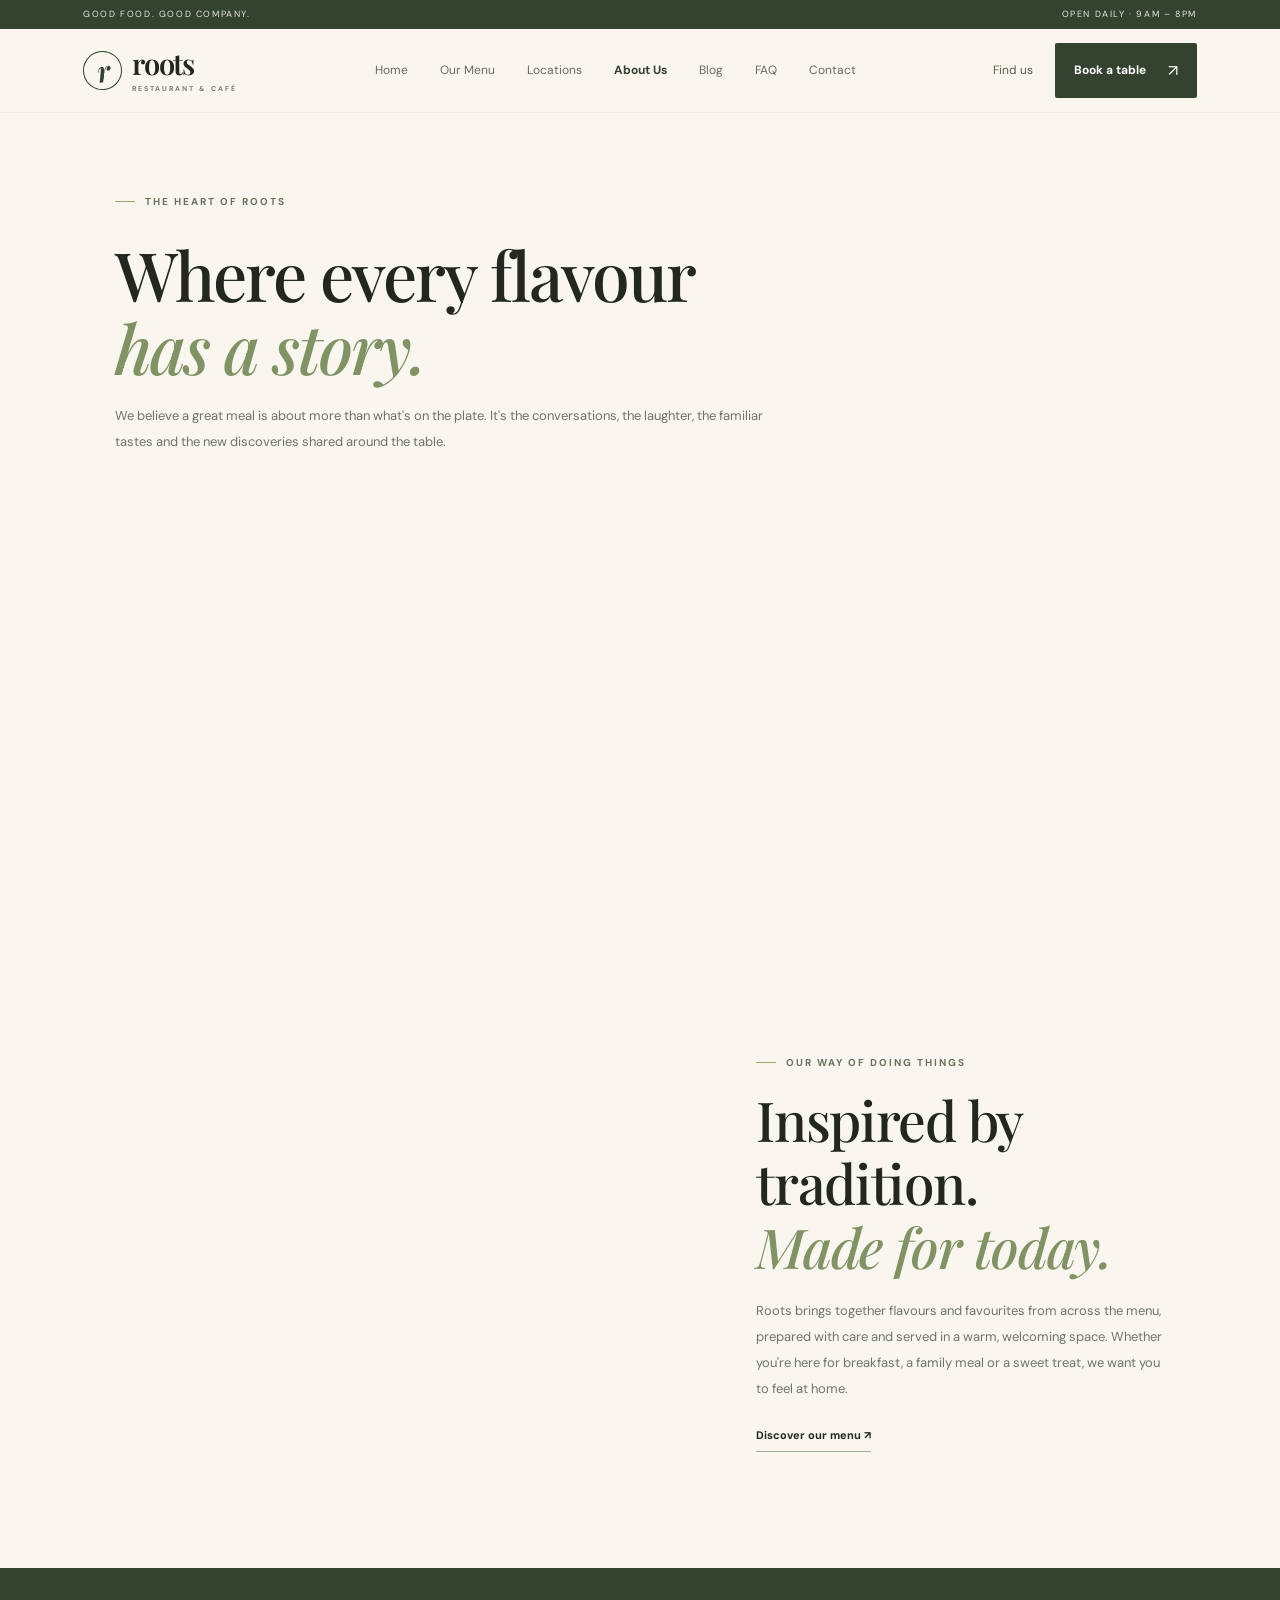
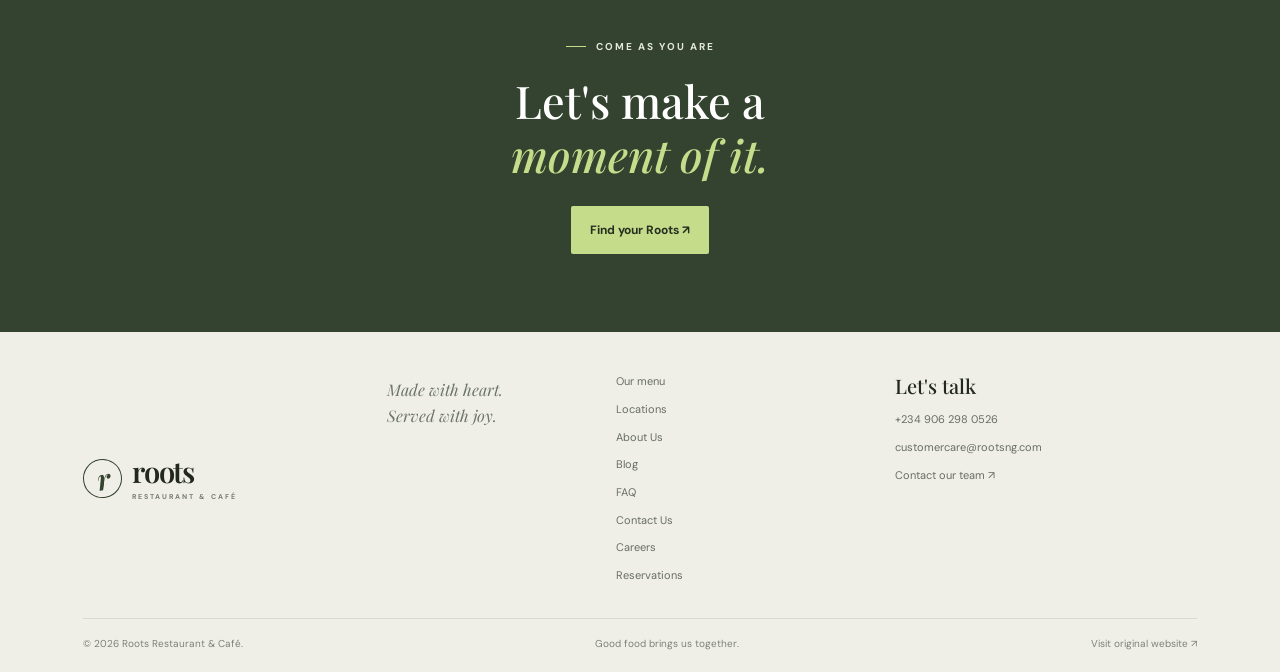
==== about.html @ daa07c72 "Add files via upload" ====
<!DOCTYPE html>
<html lang="en">
  <head>
    <meta charset="utf-8">
    <meta content="width=device-width,initial-scale=1" name="viewport">
    <title>Our Story — Roots Restaurant & Café</title>
    <link href="style.css" rel="stylesheet">
    <script defer="" src="script.js"></script>
  </head>
  <body>
    <div class="announcement">
      <span>GOOD FOOD. GOOD COMPANY.</span>
      <span>OPEN DAILY · 9AM – 8PM</span>
    </div>
    <header class="header">
      <a class="logo" href="index.html">
        <span class="logo-leaf">r</span>
        <span>
          roots
          <small>RESTAURANT & CAFÉ</small>
        </span>
      </a>
      <button aria-expanded="false" aria-label="Open menu" class="menu-toggle">
        <i></i>
        <i></i>
        <i></i>
      </button>
      <nav class="nav">
        <a href="index.html">Home</a>
        <a href="menu.html">Our Menu</a>
        <a href="location.html">Locations</a>
        <a class="active" href="about.html">About Us</a>
        <a href="blog.html">Blog</a>
        <a href="faq.html">FAQ</a>
        <a href="contact.html">Contact</a>
      </nav>
      <div class="header-cta">
        <a class="text-cta" href="location.html">Find us</a>
        <a class="button button-dark" href="reservation.html">
          Book a table
          <span>↗</span>
        </a>
      </div>
    </header>
    <main>
      <section class="about-hero">
        <div class="kicker">
          <span></span>
          THE HEART OF ROOTS
        </div>
        <h1>
          Where every flavour
          <br>
          <em>has a story.</em>
        </h1>
        <p>We believe a great meal is about more than what's on the plate. It's the conversations, the laughter, the familiar tastes and the new discoveries shared around the table.</p>
        <div class="about-wide-image"></div>
      </section>
      <section class="section experience about-experience">
        <div class="experience-image"></div>
        <div class="experience-copy">
          <div class="kicker">
            <span></span>
            OUR WAY OF DOING THINGS
          </div>
          <h2>
            Inspired by tradition.
            <br>
            <em>Made for today.</em>
          </h2>
          <p>Roots brings together flavours and favourites from across the menu, prepared with care and served in a warm, welcoming space. Whether you're here for breakfast, a family meal or a sweet treat, we want you to feel at home.</p>
          <a class="under-link" href="menu.html">Discover our menu ↗</a>
        </div>
      </section>
      <section class="callout">
        <div class="kicker kicker-light">
          <span></span>
          COME AS YOU ARE
        </div>
        <h2>
          Let's make a
          <br>
          <em>moment of it.</em>
        </h2>
        <a class="button button-green" href="location.html">Find your Roots ↗</a>
      </section>
    </main>
    <footer class="footer">
      <div class="footer-main">
        <a class="logo" href="index.html">
          <span class="logo-leaf">r</span>
          <span>
            roots
            <small>RESTAURANT & CAFÉ</small>
          </span>
        </a>
        <p>
          Made with heart.
          <br>
          Served with joy.
        </p>
        <div class="footer-links">
          <a href="menu.html">Our menu</a>
          <a href="location.html">Locations</a>
          <a href="about.html">About Us</a>
          <a href="blog.html">Blog</a>
          <a href="faq.html">FAQ</a>
          <a href="contact.html">Contact Us</a>
          <a href="careers.html">Careers</a>
          <a href="reservation.html">Reservations</a>
        </div>
        <div class="footer-contact">
          <b>Let's talk</b>
          <a href="tel:+2349062980526">+234 906 298 0526</a>
          <a href="mailto:customercare@rootsng.com">customercare@rootsng.com</a>
          <a href="contact.html">Contact our team ↗</a>
        </div>
      </div>
      <div class="footer-bottom">
        <span>© 2026 Roots Restaurant & Café.</span>
        <span>Good food brings us together.</span>
        <a href="https://www.rootsng.com/location" rel="noopener" target="_blank">Visit original website ↗</a>
      </div>
    </footer>
    <div aria-live="polite" class="toast" role="status"></div>
  </body>
</html>
---- style.css ----
@import url('https://fonts.googleapis.com/css2?family=DM+Sans:wght@400;500;600;700&family=Playfair+Display:ital,wght@0,500;0,600;0,700;1,500;1,600&display=swap');
:root {
    --ink:#22281f;
    --green:#33432f;
    --leaf:#c5dc8b;
    --cream:#f8f6ef;
    --muted:#74786d;
    --line:#e2e2d8;
    --serif:'Playfair Display',Georgia,serif;
    --sans:'DM Sans',Arial,sans-serif
}
* {
    box-sizing:border-box
}
html {
    scroll-behavior:smooth
}
body {
    margin:0;
    background:var(--cream);
    color:var(--ink);
    font-family:var(--sans);
    font-size:14px;
    line-height:1.7
}
a {
    color:inherit;
    text-decoration:none
}
button,input,select,textarea {
    font:inherit
}
button {
    cursor:pointer
}
.announcement {
    height:29px;
    background:var(--green);
    color:#e8eadf;
    display:flex;
    justify-content:space-between;
    align-items:center;
    padding:0 6.5%;
    font-size:8px;
    letter-spacing:1.6px
}
.header {
    height:84px;
    padding:0 6.5%;
    display:flex;
    align-items:center;
    justify-content:space-between;
    background:var(--cream);
    position:relative;
    z-index:10;
    border-bottom:1px solid #333b2510
}
.logo {
    display:flex;
    align-items:center;
    gap:10px;
    font-family:var(--serif);
    font-size:29px;
    font-weight:600;
    letter-spacing:-1.3px;
    line-height:1
}
.logo-leaf {
    display:grid;
    place-items:center;
    width:39px;
    height:39px;
    border:1px solid var(--green);
    border-radius:50%;
    color:var(--green);
    font-size:29px;
    font-style:italic;
    transform:rotate(-10deg)
}
.logo small {
    display:block;
    font:700 7px var(--sans);
    letter-spacing:2px;
    margin-top:6px;
    color:#777c70
}
.nav {
    display:flex;
    gap:32px;
    align-items:center;
    font-size:11px;
    color:#666c60
}
.nav a {
    padding:13px 0;
    transition:color .2s
}
.nav a:hover,.nav a.active {
    color:var(--green);
    font-weight:700
}
.header-cta {
    display:flex;
    align-items:center;
    gap:22px;
    font-size:11px
}
.text-cta {
    color:#596150
}
.button {
    display:inline-flex;
    align-items:center;
    justify-content:center;
    gap:22px;
    padding:14px 19px;
    border:0;
    border-radius:2px;
    font-size:11px;
    font-weight:700;
    transition:transform .2s,background .2s
}
.button:hover {
    transform:translateY(-2px)
}
.button span {
    font-size:16px;
    font-weight:400
}
.button-dark {
    background:var(--green);
    color:#fff
}
.button-dark:hover {
    background:#40543b
}
.button-green {
    background:var(--leaf);
    color:#263021
}
.button-green:hover {
    background:#d4e8a5
}
.button-light {
    background:#f8f6ef;
    color:#293127
}
.menu-toggle {
    display:none;
    border:0;
    background:none;
    padding:8px
}
.menu-toggle i {
    display:block;
    width:23px;
    height:2px;
    background:var(--green);
    margin:5px
}
.hero {
    height:650px;
    min-height:530px;
    position:relative;
    background:#303d2b;
    color:white;
    overflow:hidden
}
.hero-bg,.specials-image {
    position:absolute;
    inset:0;
    background-size:cover;
    background-position:center
}
.hero-bg {
    background-image:url('https://images.unsplash.com/photo-1414235077428-338989a2e8c0?auto=format&fit=crop&w=2200&q=88');
    background-position:center 56%;
    transform:scale(1.02)
}
.hero-overlay {
    position:absolute;
    inset:0;
    background:linear-gradient(90deg,rgba(21,32,21,.77),rgba(21,32,21,.36) 54%,rgba(21,32,21,.05)),linear-gradient(0deg,rgba(21,32,21,.25),transparent 45%)
}
.hero-content {
    position:relative;
    z-index:1;
    padding:119px 0 0 12.2%;
    max-width:740px
}
.kicker {
    display:flex;
    align-items:center;
    gap:10px;
    font-size:9px;
    letter-spacing:2px;
    font-weight:700;
    color:#68735c
}
.kicker>span {
    width:20px;
    height:1px;
    background:#95ad68;
    display:inline-block
}
.kicker-light {
    color:#e5e7dd
}
.kicker-light>span {
    background:var(--leaf)
}
.hero h1,.page-hero h1,.about-hero h1 {
    font:500 clamp(50px,6vw,80px)/1.08 var(--serif);
    letter-spacing:-2px;
    margin:27px 0 19px
}
.hero h1 em,.section h2 em,.specials h2 em,.location-heading h2 em,.page-hero h1 em,.callout h2 em,.about-hero h1 em,.experience-copy h2 em,.reservation-aside h3 em {
    color:var(--leaf);
    font-weight:500
}
.hero-content>p {
    max-width:430px;
    color:#e3e5dc;
    font-size:13px;
    line-height:1.95;
    margin-bottom:27px
}
.hero-actions {
    display:flex;
    align-items:center;
    gap:27px;
    flex-wrap:wrap
}
.hero-link {
    font-size:10px;
    color:#f0f1eb;
    border-bottom:1px solid #aab4a0;
    padding-bottom:5px
}
.hero-link span {
    margin-left:9px
}
.hero-caption {
    position:absolute;
    left:6.5%;
    bottom:28px;
    display:flex;
    align-items:center;
    gap:13px;
    color:#e5e7dd;
    font-size:8px;
    letter-spacing:1.4px
}
.hero-caption>span:first-child {
    font-size:14px;
    color:var(--leaf)
}
.caption-line {
    width:30px;
    height:1px;
    background:var(--leaf)
}
.hero-stamp {
    position:absolute;
    right:8%;
    bottom:56px;
    width:102px;
    height:102px;
    border:1px solid #ffffff8c;
    border-radius:50%;
    display:flex;
    flex-direction:column;
    align-items:center;
    justify-content:center;
    line-height:1.2;
    transform:rotate(10deg);
    font-size:8px;
    letter-spacing:1.5px
}
.hero-stamp b {
    font:500 24px var(--serif);
    letter-spacing:0
}
.booking-strip {
    padding:22px 12%;
    display:flex;
    justify-content:space-between;
    align-items:center;
    background:#eeefe6;
    gap:20px
}
.strip-copy {
    display:flex;
    align-items:center;
    gap:15px
}
.strip-icon {
    font-size:25px;
    color:#6e8750
}
.strip-copy b,.strip-copy small {
    display:block
}
.strip-copy b {
    font:500 19px var(--serif)
}
.strip-copy small {
    font-size:10px;
    color:#73786b;
    margin-top:2px
}
.section {
    width:82%;
    max-width:1250px;
    margin:0 auto
}
.menu-intro {
    padding:100px 0 105px
}
.section-top {
    display:grid;
    grid-template-columns:1fr .75fr;
    gap:10%;
    align-items:end;
    margin-bottom:37px
}
.section h2,.specials h2,.location-heading h2,.experience-copy h2,.newsletter h2 {
    font:500 clamp(37px,4.4vw,55px)/1.15 var(--serif);
    letter-spacing:-1.3px;
    margin:17px 0 0
}
.section h2 em,.experience-copy h2 em {
    color:#819365
}
.intro-text {
    max-width:405px
}
.intro-text p,.experience-copy p {
    font-size:12px;
    color:#70766b;
    line-height:2;
    margin-bottom:20px
}
.under-link {
    display:inline-flex;
    align-items:center;
    gap:20px;
    padding-bottom:6px;
    border-bottom:1px solid #a5ad9b;
    font-size:10px;
    font-weight:700
}
.under-link span {
    font-size:16px
}
.category-grid {
    display:grid;
    grid-template-columns:repeat(3,1fr);
    gap:22px
}
.category-card {
    display:block;
    min-width:0
}
.category-img {
    height:290px;
    background-size:cover;
    background-position:center;
    transition:transform .4s
}
.category-card:hover .category-img {
    transform:scale(1.015)
}
.category-africana .category-img {
    background-image:url('https://images.unsplash.com/photo-1604329760661-e71dc83f8f26?auto=format&fit=crop&w=900&q=85')
}
.category-breakfast .category-img {
    background-image:url('https://images.unsplash.com/photo-1533089860892-a7c6f0a88666?auto=format&fit=crop&w=900&q=85')
}
.category-cakes .category-img {
    background-image:url('https://images.unsplash.com/photo-1578985545062-69928b1d9587?auto=format&fit=crop&w=900&q=85')
}
.category-number {
    display:block;
    margin-top:17px;
    font-size:8px;
    letter-spacing:1.5px;
    color:#7a8173;
    font-weight:700
}
.category-bottom {
    display:flex;
    justify-content:space-between;
    align-items:center;
    margin-top:4px
}
.category-bottom h3 {
    font:500 27px var(--serif);
    margin:0
}
.category-bottom span {
    font-size:18px;
    color:#788b5d
}
.category-card p {
    font-size:10px;
    color:#767b70;
    margin:4px 0 0
}
.specials {
    height:425px;
    position:relative;
    color:white;
    overflow:hidden;
    background:#2b382a
}
.specials-image {
    background-image:url('https://images.unsplash.com/photo-1559339352-11d035aa65de?auto=format&fit=crop&w=1900&q=85');
    background-position:center 50%
}
.specials:after {
    content:"";
    position:absolute;
    inset:0;
    background:linear-gradient(90deg,rgba(23,34,22,.83),rgba(23,34,22,.22))
}
.specials-content {
    position:relative;
    z-index:1;
    padding:75px 0 0 12.2%;
    max-width:650px
}
.specials h2 {
    font-size:47px;
    margin:20px 0
}
.specials-content p {
    max-width:380px;
    color:#e0e4d9;
    font-size:11px;
    line-height:2;
    margin-bottom:23px
}
.experience {
    display:grid;
    grid-template-columns:1.05fr .8fr;
    gap:10%;
    align-items:center;
    padding-top:100px;
    padding-bottom:100px
}
.experience-image {
    min-height:430px;
    background:url('https://images.unsplash.com/photo-1552566626-52f8b828add9?auto=format&fit=crop&w=1200&q=85') center/cover
}
.experience-copy {
    max-width:420px
}
.experience-copy h2 {
    margin-bottom:20px
}
.locations {
    background:var(--green);
    color:#fff;
    padding:75px 0 85px
}
.locations .section {
    width:82%
}
.location-heading {
    display:flex;
    justify-content:space-between;
    align-items:end;
    gap:30px;
    margin-bottom:38px
}
.location-heading h2 {
    font-size:47px;
    margin:16px 0 0
}
.location-heading h2 em {
    color:var(--leaf)
}
.location-heading p {
    max-width:310px;
    font-size:11px;
    line-height:1.9;
    color:#d1d8c9;
    margin:0 0 5px
}
.location-grid {
    display:grid;
    grid-template-columns:repeat(3,1fr);
    gap:0;
    margin-bottom:35px;
    border-top:1px solid #ffffff35;
    border-bottom:1px solid #ffffff35
}
.location-grid article {
    padding:24px 22px 26px 0
}
.location-grid article+article {
    border-left:1px solid #ffffff35;
    padding-left:25px
}
.location-num {
    color:var(--leaf);
    font-size:9px;
    letter-spacing:1.5px
}
.location-grid h3 {
    font:500 28px var(--serif);
    margin:9px 0
}
.location-grid p {
    font-size:10px;
    color:#d0d7ca;
    line-height:1.9;
    margin-bottom:18px
}
.location-grid a {
    display:block;
    font-size:10px;
    color:var(--leaf);
    margin-top:9px
}
.newsletter {
    display:grid;
    grid-template-columns:1fr .8fr;
    gap:10%;
    align-items:center;
    padding-top:80px;
    padding-bottom:80px
}
.newsletter h2 {
    font-size:43px
}
.newsletter h2 em {
    color:#829465
}
.newsletter>div>p {
    font-size:11px;
    color:#73786e;
    max-width:370px;
    margin-top:16px
}
.newsletter form {
    width:100%;
    max-width:400px
}
.newsletter form label {
    font-size:10px;
    font-weight:700
}
.email-row {
    display:flex;
    border-bottom:1px solid #aeb3a7;
    margin:8px 0 10px
}
.email-row input {
    flex:1;
    min-width:0;
    padding:12px 0;
    border:0;
    background:transparent;
    outline:0;
    font-size:11px
}
.email-row button {
    border:0;
    background:transparent;
    color:#5d7545;
    font-size:22px
}
.newsletter form small {
    font-size:9px;
    color:#858a80
}
.footer {
    background:#efefe7;
    padding:40px 6.5% 20px
}
.footer-main {
    display:grid;
    grid-template-columns:1.1fr .8fr 1fr 1.2fr;
    gap:28px;
    padding-bottom:33px
}
.footer-main>p {
    font:italic 16px/1.6 var(--serif);
    color:#6d7566;
    margin:5px 0
}
.footer-links,.footer-contact {
    display:flex;
    flex-direction:column;
    gap:9px;
    font-size:10px;
    color:#686e61
}
.footer-contact b {
    font:500 20px var(--serif);
    color:var(--ink);
    margin-bottom:2px
}
.footer-bottom {
    border-top:1px solid #d8dbd0;
    padding-top:16px;
    display:flex;
    justify-content:space-between;
    gap:15px;
    font-size:9px;
    color:#7c8276
}
.page-hero {
    background:#eeefe6;
    padding:73px 9% 55px
}
.page-hero h1 {
    font-size:64px;
    margin:20px 0 14px
}
.page-hero h1 em {
    color:#819365
}
.page-hero>p {
    font-size:12px;
    color:#6f756a;
    max-width:510px
}
.menu-tabs {
    display:flex;
    flex-wrap:wrap;
    gap:10px;
    margin-top:30px
}
.menu-tabs a {
    padding:10px 15px;
    background:#fff;
    border:1px solid #e0e2d8;
    font-size:10px;
    transition:background .2s
}
.menu-tabs a:hover {
    background:var(--leaf)
}
.dishes-section {
    padding-top:60px;
    padding-bottom:30px;
    scroll-margin-top:25px
}
.dish-heading {
    margin-bottom:25px
}
.dish-heading h2 {
    font-size:37px;
    margin:12px 0 4px
}
.dish-heading h2 em {
    color:#819365
}
.dish-heading p {
    font-size:11px;
    color:#777d72;
    margin:0
}
.dish-grid {
    display:grid;
    grid-template-columns:1fr 1fr;
    gap:24px
}
.dish {
    display:grid;
    grid-template-columns:190px 1fr;
    gap:20px;
    align-items:center;
    background:#fff;
    padding:13px
}
.dish-img {
    height:150px;
    background-size:cover;
    background-position:center
}
.dish-breakfast {
    background-image:url('https://images.unsplash.com/photo-1533089860892-a7c6f0a88666?auto=format&fit=crop&w=600&q=80')
}
.dish-pancakes {
    background-image:url('https://images.unsplash.com/photo-1528207776546-365bb710ee93?auto=format&fit=crop&w=600&q=80')
}
.dish-rice {
    background-image:url('https://images.unsplash.com/photo-1604329760661-e71dc83f8f26?auto=format&fit=crop&w=600&q=80')
}
.dish-soup {
    background-image:url('https://images.unsplash.com/photo-1547592180-85f173990554?auto=format&fit=crop&w=600&q=80')
}
.dish-pasta {
    background-image:url('https://images.unsplash.com/photo-1473093295043-cdd812d0e601?auto=format&fit=crop&w=600&q=80')
}
.dish-chicken {
    background-image:url('https://images.unsplash.com/photo-1532550907401-a500c9a57435?auto=format&fit=crop&w=600&q=80')
}
.dish-noodles {
    background-image:url('https://images.unsplash.com/photo-1569718212165-3a8278d5f624?auto=format&fit=crop&w=600&q=80')
}
.dish-asian {
    background-image:url('https://images.unsplash.com/photo-1512058564366-18510be2db19?auto=format&fit=crop&w=600&q=80')
}
.dish-cake {
    background-image:url('https://images.unsplash.com/photo-1578985545062-69928b1d9587?auto=format&fit=crop&w=600&q=80')
}
.dish-dessert {
    background-image:url('https://images.unsplash.com/photo-1488477181946-6428a0291777?auto=format&fit=crop&w=600&q=80')
}
.dish-drink {
    background-image:url('https://images.unsplash.com/photo-1513558161293-cdaf765edfd7?auto=format&fit=crop&w=600&q=80')
}
.dish-coffee {
    background-image:url('https://images.unsplash.com/photo-1509042239860-f550ce710b93?auto=format&fit=crop&w=600&q=80')
}
.dish h3 {
    font:500 21px var(--serif);
    margin:0 0 6px
}
.dish p {
    font-size:10px;
    color:#74796e;
    margin:0 0 10px
}
.dish span {
    font-size:9px;
    color:#7b8b5d
}
.callout {
    background:var(--green);
    color:#fff;
    text-align:center;
    padding:70px 20px 78px
}
.callout h2 {
    font:500 45px/1.2 var(--serif);
    margin:18px 0 25px
}
.callout h2 em {
    color:var(--leaf)
}
.callout .kicker {
    justify-content:center
}
.locations-page {
    padding-top:65px;
    padding-bottom:85px
}
.location-feature {
    display:grid;
    grid-template-columns:1fr 1fr;
    gap:8%;
    align-items:center;
    margin-bottom:65px
}
.location-photo {
    min-height:360px;
    background:url('https://images.unsplash.com/photo-1559339352-11d035aa65de?auto=format&fit=crop&w=1000&q=85') center/cover
}
.location-feature-copy h2 {
    font:500 39px/1.2 var(--serif);
    margin:16px 0
}
.location-feature-copy h2 em {
    color:#819365
}
.location-feature-copy p {
    font-size:11px;
    color:#71776c;
    line-height:2;
    margin-bottom:22px
}
.location-cards {
    display:grid;
    grid-template-columns:repeat(3,1fr);
    gap:18px
}
.location-cards article {
    background:#fff;
    padding:23px;
    border:1px solid var(--line);
    scroll-margin-top:30px
}
.location-card-top {
    display:flex;
    justify-content:space-between;
    color:#7b856b;
    font-size:8px;
    letter-spacing:1.4px
}
.location-pin {
    font-size:20px;
    color:#82975f
}
.location-cards h3 {
    font:500 30px var(--serif);
    margin:15px 0 8px
}
.location-cards p {
    font-size:10px;
    color:#6f756a;
    line-height:1.9;
    min-height:40px
}
.location-cards a {
    display:block;
    color:#5b7043;
    font-size:10px;
    font-weight:700;
    margin-top:12px
}
.location-note {
    font-size:9px;
    color:#777d72;
    margin-top:20px
}
.about-hero {
    padding:80px 9% 70px
}
.about-hero h1 {
    font-size:68px
}
.about-hero h1 em {
    color:#819365
}
.about-hero>p {
    font-size:13px;
    line-height:2;
    color:#6e7469;
    max-width:650px
}
.about-wide-image {
    height:400px;
    margin-top:38px;
    background:url('https://images.unsplash.com/photo-1559339352-11d035aa65de?auto=format&fit=crop&w=1800&q=85') center/cover
}
.about-experience {
    padding-top:75px
}
.reservation-section {
    display:grid;
    grid-template-columns:minmax(0,1fr) 320px;
    gap:55px;
    padding-top:55px;
    padding-bottom:90px
}
.reservation-form {
    background:#fff;
    border:1px solid var(--line);
    padding:30px
}
.reservation-form h2 {
    font:500 30px var(--serif);
    margin:0 0 5px
}
.form-intro {
    font-size:11px;
    color:#74796e;
    margin-bottom:25px
}
.reservation-grid {
    display:grid;
    grid-template-columns:1fr 1fr;
    gap:0 17px
}
.reservation-form label {
    display:block;
    font-size:10px;
    font-weight:700;
    margin-bottom:15px
}
.reservation-form input,.reservation-form select,.reservation-form textarea {
    display:block;
    width:100%;
    padding:12px;
    border:1px solid var(--line);
    background:white;
    border-radius:0;
    margin-top:7px;
    font-size:11px;
    color:var(--ink)
}
.reservation-form .full-field {
    grid-column:1/-1
}
.form-note {
    font-size:9px;
    color:#797f73;
    margin:16px 0 0
}
.reservation-aside {
    background:#eeefe6;
    padding:23px;
    height:max-content
}
.reservation-aside-image {
    height:180px;
    background:url('https://images.unsplash.com/photo-1414235077428-338989a2e8c0?auto=format&fit=crop&w=700&q=80') center/cover;
    margin:-23px -23px 25px
}
.reservation-aside h3 {
    font:500 28px/1.25 var(--serif);
    margin:13px 0
}
.reservation-aside h3 em {
    color:#819365
}
.reservation-aside p,.reservation-aside small {
    font-size:10px;
    color:#73796e;
    line-height:1.9
}
.reservation-aside>a {
    display:block;
    font-size:10px;
    color:#52673d;
    font-weight:700;
    margin-top:12px
}
.reservation-aside small {
    display:block;
    margin-top:22px
}
.toast {
    position:fixed;
    bottom:22px;
    left:50%;
    transform:translate(-50%,20px);
    background:var(--green);
    color:#fff;
    padding:13px 19px;
    font-size:11px;
    z-index:50;
    opacity:0;
    pointer-events:none;
    transition:.25s;
    max-width:calc(100% - 30px);
    box-shadow:0 8px 30px #0002
}
.toast.show {
    opacity:1;
    transform:translate(-50%,0)
}
@media(max-width:1000px) {
    .header {
        padding:0 4%;
        height:75px
    }
    .nav {
        gap:18px
    }
    .header-cta {
        gap:12px
    }
    .section {
        width:88%
    }
    .hero-content,.specials-content {
        padding-left:8%
    }
    .category-img {
        height:240px
    }
    .dish {
        grid-template-columns:135px 1fr;
        gap:13px
    }
    .dish-img {
        height:135px
    }
    .footer-main {
        grid-template-columns:1fr 1fr;
        gap:25px
    }
    .locations .section {
        width:88%
    }
}
@media(max-width:760px) {
    .announcement {
        padding:0 5%;
        font-size:7px;
        letter-spacing:1px
    }
    .header {
        height:70px;
        padding:0 5%
    }
    .logo {
        font-size:26px
    }
    .logo-leaf {
        width:34px;
        height:34px;
        font-size:25px
    }
    .menu-toggle {
        display:block;
        order:3
    }
    .header-cta {
        margin-left:auto;
        margin-right:12px
    }
    .header-cta .text-cta {
        display:none
    }
    .header-cta .button {
        padding:11px 12px;
        font-size:10px;
        gap:9px
    }
    .nav {
        display:none;
        position:absolute;
        top:69px;
        left:0;
        right:0;
        background:var(--cream);
        padding:10px 5% 20px;
        box-shadow:0 15px 25px #0000000b;
        flex-direction:column;
        align-items:stretch;
        gap:0;
        border-bottom:1px solid var(--line)
    }
    .nav.open {
        display:flex
    }
    .nav a {
        padding:13px 0;
        border-bottom:1px solid var(--line)
    }
    .hero {
        height:600px;
        min-height:530px
    }
    .hero-content {
        padding:112px 7% 0
    }
    .hero h1 {
        font-size:clamp(51px,9vw,68px)
    }
    .hero-stamp {
        width:75px;
        height:75px;
        right:6%;
        bottom:65px;
        font-size:6px
    }
    .hero-stamp b {
        font-size:18px
    }
    .booking-strip {
        padding:20px 6%;
        gap:12px
    }
    .strip-copy {
        gap:10px
    }
    .strip-copy b {
        font-size:16px
    }
    .strip-copy small {
        font-size:9px
    }
    .booking-strip .button {
        font-size:9px;
        padding:12px;
        gap:8px;
        white-space:nowrap
    }
    .menu-intro {
        padding:75px 0
    }
    .section-top {
        grid-template-columns:1fr;
        gap:22px
    }
    .category-grid {
        gap:15px
    }
    .category-img {
        height:205px
    }
    .category-bottom h3 {
        font-size:22px
    }
    .specials-content {
        padding:75px 7% 0
    }
    .specials h2 {
        font-size:41px
    }
    .experience {
        grid-template-columns:1fr;
        gap:30px;
        padding-top:70px;
        padding-bottom:70px
    }
    .experience-image {
        min-height:330px
    }
    .location-heading {
        align-items:start;
        flex-direction:column;
        gap:14px
    }
    .location-grid article {
        padding-right:12px
    }
    .location-grid article+article {
        padding-left:14px
    }
    .location-grid h3 {
        font-size:24px
    }
    .newsletter {
        grid-template-columns:1fr;
        gap:25px;
        padding-top:65px;
        padding-bottom:65px
    }
    .footer-main {
        grid-template-columns:1fr 1fr
    }
    .footer-bottom {
        flex-wrap:wrap
    }
    .page-hero {
        padding:58px 7% 45px
    }
    .page-hero h1 {
        font-size:53px
    }
    .dish-grid {
        grid-template-columns:1fr
    }
    .dish {
        grid-template-columns:180px 1fr
    }
    .location-feature {
        grid-template-columns:1fr;
        gap:25px
    }
    .location-photo {
        min-height:300px
    }
    .location-cards {
        grid-template-columns:1fr 1fr
    }
    .about-hero {
        padding:60px 7%
    }
    .about-hero h1 {
        font-size:57px
    }
    .about-wide-image {
        height:300px
    }
    .reservation-section {
        grid-template-columns:1fr;
        gap:25px
    }
    .reservation-aside {
        max-width:none
    }
}
@media(max-width:520px) {
    .announcement {
        font-size:6px;
        letter-spacing:.8px
    }
    .header {
        height:65px
    }
    .nav {
        top:64px
    }
    .logo {
        font-size:24px;
        gap:7px
    }
    .logo small {
        font-size:6px;
        letter-spacing:1.5px
    }
    .logo-leaf {
        width:31px;
        height:31px;
        font-size:23px
    }
    .header-cta .button {
        padding:10px;
        font-size:9px
    }
    .hero {
        height:590px
    }
    .hero-content {
        padding:105px 7% 0
    }
    .hero h1 {
        font-size:51px;
        letter-spacing:-1.5px
    }
    .hero-content>p {
        font-size:12px
    }
    .hero-actions {
        gap:17px
    }
    .hero-link {
        font-size:9px
    }
    .hero-stamp {
        display:none
    }
    .hero-caption {
        left:7%;
        bottom:22px;
        font-size:7px
    }
    .booking-strip {
        align-items:start;
        flex-direction:column;
        padding:20px 6%
    }
    .strip-copy small {
        font-size:9px
    }
    .section {
        width:88%
    }
    .menu-intro {
        padding:62px 0
    }
    .section h2 {
        font-size:40px
    }
    .category-grid {
        grid-template-columns:1fr;
        gap:28px
    }
    .category-img {
        height:270px
    }
    .category-bottom h3 {
        font-size:26px
    }
    .specials {
        height:410px
    }
    .specials-content {
        padding:68px 7% 0
    }
    .specials h2 {
        font-size:38px
    }
    .experience-image {
        min-height:270px
    }
    .experience-copy h2 {
        font-size:39px
    }
    .locations {
        padding:60px 0
    }
    .location-heading h2 {
        font-size:43px
    }
    .location-grid {
        grid-template-columns:1fr
    }
    .location-grid article,.location-grid article+article {
        padding:20px 0;
        border-left:0;
        border-bottom:1px solid #ffffff35
    }
    .location-grid article:last-child {
        border-bottom:0
    }
    .location-grid h3 {
        font-size:27px
    }
    .newsletter h2 {
        font-size:40px
    }
    .footer-main {
        grid-template-columns:1fr;
        gap:22px
    }
    .footer-main>p {
        font-size:14px
    }
    .footer-bottom {
        font-size:8px;
        line-height:1.7
    }
    .page-hero {
        padding:52px 7% 38px
    }
    .page-hero h1 {
        font-size:45px;
        letter-spacing:-1.5px
    }
    .menu-tabs {
        gap:7px
    }
    .menu-tabs a {
        padding:9px 10px;
        font-size:9px
    }
    .dishes-section {
        padding-top:45px
    }
    .dish-heading h2 {
        font-size:33px
    }
    .dish {
        grid-template-columns:115px 1fr;
        gap:12px;
        padding:9px
    }
    .dish-img {
        height:125px
    }
    .dish h3 {
        font-size:18px
    }
    .dish p {
        font-size:9px
    }
    .dish span {
        font-size:8px
    }
    .callout {
        padding:55px 15px
    }
    .callout h2 {
        font-size:39px
    }
    .location-cards {
        grid-template-columns:1fr
    }
    .location-cards article {
        padding:22px
    }
    .location-photo {
        min-height:250px
    }
    .location-feature-copy h2 {
        font-size:35px
    }
    .about-hero {
        padding:52px 7%
    }
    .about-hero h1 {
        font-size:47px
    }
    .about-wide-image {
        height:240px
    }
    .reservation-section {
        padding-top:35px;
        padding-bottom:60px
    }
    .reservation-form {
        padding:20px
    }
    .reservation-grid {
        grid-template-columns:1fr
    }
    .reservation-form .full-field {
        grid-column:auto
    }
    .reservation-aside-image {
        height:150px
    }
}
@media(prefers-reduced-motion:reduce) {
    html {
        scroll-behavior:auto
    }
    *,*:before,*:after {
        transition:none!important
    }
}
/* Additional pages and mobile interaction refinements */
.page-content {
    width:82%;
    max-width:1150px;
    margin:0 auto;
    padding:70px 0 90px
}
.page-lead {
    max-width:650px;
    color:#6f756a;
    font-size:13px;
    line-height:2
}
.content-grid {
    display:grid;
    grid-template-columns:repeat(3,minmax(0,1fr));
    gap:22px;
    margin-top:35px
}
.content-card {
    background:#fff;
    padding:25px;
    border:1px solid #e8e8df
}
.content-card h2,.content-card h3 {
    font:500 25px var(--serif);
    margin:8px 0
}
.content-card p {
    font-size:11px;
    color:#71776c;
    line-height:1.9
}
.content-card a {
    display:inline-block;
    margin-top:10px;
    font-size:10px;
    font-weight:700;
    border-bottom:1px solid #a5ad9b;
    padding-bottom:5px
}
.eyebrow {
    font-size:9px;
    font-weight:700;
    letter-spacing:1.8px;
    color:#819365
}
.contact-grid {
    display:grid;
    grid-template-columns:.9fr 1.1fr;
    gap:45px;
    align-items:start
}
.contact-list {
    display:grid;
    gap:14px;
    margin-top:25px
}
.contact-item {
    padding:18px 0;
    border-bottom:1px solid var(--line)
}
.contact-item b {
    display:block;
    font:500 21px var(--serif);
    margin-bottom:4px
}
.contact-item p,.contact-item a {
    font-size:11px;
    color:#6f756a;
    margin:0
}
.simple-form {
    background:#fff;
    padding:28px;
    border:1px solid #e8e8df
}
.simple-form label {
    display:block;
    font-size:10px;
    font-weight:700;
    margin:13px 0 5px
}
.simple-form input,.simple-form select,.simple-form textarea {
    width:100%;
    padding:12px;
    border:1px solid #dfe1d7;
    background:#fcfcf8;
    border-radius:2px;
    font-size:11px
}
.simple-form textarea {
    min-height:110px;
    resize:vertical
}
.simple-form button {
    margin-top:17px
}
.faq-list {
    max-width:850px;
    margin-top:35px
}
.faq-list details {
    border-bottom:1px solid var(--line);
    padding:20px 0
}
.faq-list summary {
    cursor:pointer;
    font:500 21px var(--serif);
    list-style:none;
    display:flex;
    justify-content:space-between;
    gap:18px
}
.faq-list summary:after {
    content:'+';
    font:400 20px var(--sans);
    color:#819365
}
.faq-list details[open] summary:after {
    content:'−'
}
.faq-list details p {
    font-size:12px;
    line-height:2;
    color:#6f756a;
    max-width:740px
}
.blog-card {
    padding:0 0 22px;
    background:#fff;
    border:1px solid #e8e8df;
    overflow:hidden
}
.blog-image {
    height:190px;
    background-size:cover;
    background-position:center
}
.blog-card>div:last-child {
    padding:20px
}
.blog-card h2 {
    font:500 25px/1.3 var(--serif);
    margin:10px 0
}
.blog-card p {
    font-size:11px;
    color:#71776c;
    line-height:1.9
}
.career-note {
    padding:25px;
    background:#eeefe6;
    margin-top:28px
}
.career-note h2 {
    font:500 29px var(--serif);
    margin:0 0 8px
}
.career-note p {
    font-size:11px;
    color:#6f756a
}
.form-note {
    font-size:10px;
    color:#777d71;
    margin-top:10px
}
.page-banner {
    background:var(--green);
    color:white;
    padding:55px 9%;
    margin-top:10px
}
.page-banner h2 {
    font:500 38px var(--serif);
    margin:0 0 10px
}
.page-banner p {
    font-size:11px;
    color:#d5dccd;
    max-width:580px
}
.page-banner .button {
    margin-top:12px
}
@media(hover:hover) and (pointer:fine) {
    .category-card:hover .category-img {
        transform:scale(1.015)
    }
}
@media(hover:none),(pointer:coarse) {
    .category-card:hover .category-img {
        transform:none
    }
    .category-img,.dish-img,.blog-image {
        transform:none!important;
        transition:none!important
    }
}
@media(max-width:760px) {
    .page-content {
        width:88%;
        padding:48px 0 65px
    }
    .content-grid {
        grid-template-columns:1fr;
        gap:15px
    }
    .contact-grid {
        grid-template-columns:1fr;
        gap:25px
    }
    .simple-form {
        padding:20px
    }
    .blog-image {
        height:210px
    }
    .faq-list summary {
        font-size:19px
    }
    .page-banner {
        padding:40px 7%
    }
    .page-banner h2 {
        font-size:31px
    }
    .nav {
        max-height:calc(100vh - 80px);
        overflow-y:auto;
        gap:0
    }
    .nav a {
        padding:12px 0
    }
    .header-cta .button {
        white-space:nowrap
    }
}
/* Accessibility refinement: slightly larger text for easier reading */
body {
    font-size:15px
}
.announcement {
    font-size:9px
}
.nav,.header-cta {
    font-size:12px
}
.button {
    font-size:12px
}
.kicker {
    font-size:10px
}
.hero-content>p {
    font-size:14px
}
.hero-link {
    font-size:11px
}
.hero-caption {
    font-size:9px
}
.hero-stamp {
    font-size:9px
}
.strip-copy small {
    font-size:11px
}
.intro-text p,.experience-copy p {
    font-size:13px
}
.under-link {
    font-size:11px
}
.category-number {
    font-size:9px
}
.category-card p {
    font-size:11px
}
.specials-content p {
    font-size:12px
}
.location-heading p {
    font-size:12px
}
.location-grid p,.location-grid a {
    font-size:11px
}
.newsletter>div>p {
    font-size:12px
}
.newsletter form label {
    font-size:11px
}
.email-row input {
    font-size:12px
}
.newsletter form small {
    font-size:10px
}
.footer-links,.footer-contact {
    font-size:11px
}
.footer-bottom {
    font-size:10px
}
.page-hero>p,.page-lead {
    font-size:14px
}
.menu-tabs a {
    font-size:11px
}
.dish p {
    font-size:11px
}
.dish span {
    font-size:10px
}
.location-cards p,.location-cards a {
    font-size:12px
}
.location-note {
    font-size:10px
}
.reservation-form label,.simple-form label {
    font-size:11px
}
.form-intro,.reservation-form input,.reservation-form select,.reservation-form textarea,.simple-form input,.simple-form select,.simple-form textarea {
    font-size:12px
}
.form-note {
    font-size:11px
}
.reservation-aside p,.reservation-aside small,.reservation-aside>a {
    font-size:11px
}
.content-card p,.blog-card p,.career-note p {
    font-size:12px
}
.content-card a {
    font-size:11px
}
.eyebrow {
    font-size:10px
}
.contact-item p,.contact-item a {
    font-size:12px
}
.page-banner p {
    font-size:12px
}
@media(max-width:760px) {
    .announcement {
        font-size:8px
    }
    .header-cta .button {
        font-size:11px
    }
    .hero-content>p {
        font-size:14px
    }
    .strip-copy small {
        font-size:10px
    }
    .booking-strip .button {
        font-size:10px
    }
    .hero-link {
        font-size:10px
    }
    .footer-bottom {
        font-size:9px
    }
}
@media(max-width:520px) {
    .announcement {
        font-size:7px
    }
    .hero-content>p {
        font-size:13px
    }
    .menu-tabs a {
        font-size:10px
    }
    .dish p {
        font-size:11px
    }
    .dish span {
        font-size:9px
    }
    .footer-bottom {
        font-size:9px
    }
}
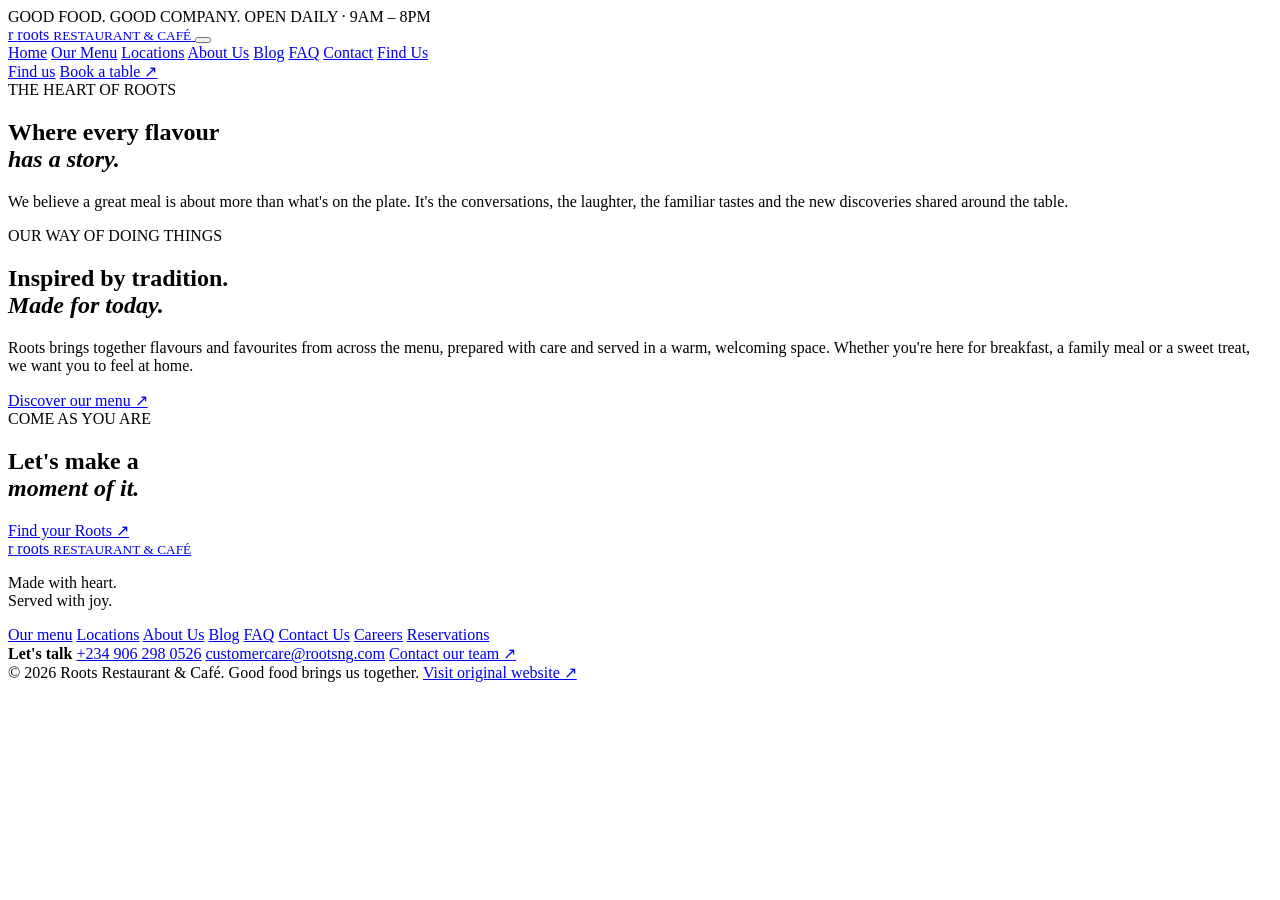
==== commit 3db4559f: "Add files via upload" ====
--- a/about.html
+++ b/about.html
@@ -4,8 +4,8 @@
     <meta charset="utf-8">
     <meta content="width=device-width,initial-scale=1" name="viewport">
     <title>Our Story — Roots Restaurant & Café</title>
-    <link href="style.css" rel="stylesheet">
-    <script defer="" src="script.js"></script>
+    <link href="assets/css/style.css" rel="stylesheet">
+    <script defer="" src="assets/js/app.js"></script>
   </head>
   <body>
     <div class="announcement">
@@ -33,6 +33,7 @@
         <a href="blog.html">Blog</a>
         <a href="faq.html">FAQ</a>
         <a href="contact.html">Contact</a>
+        <a class="mobile-find-us" href="location.html">Find Us</a>
       </nav>
       <div class="header-cta">
         <a class="text-cta" href="location.html">Find us</a>
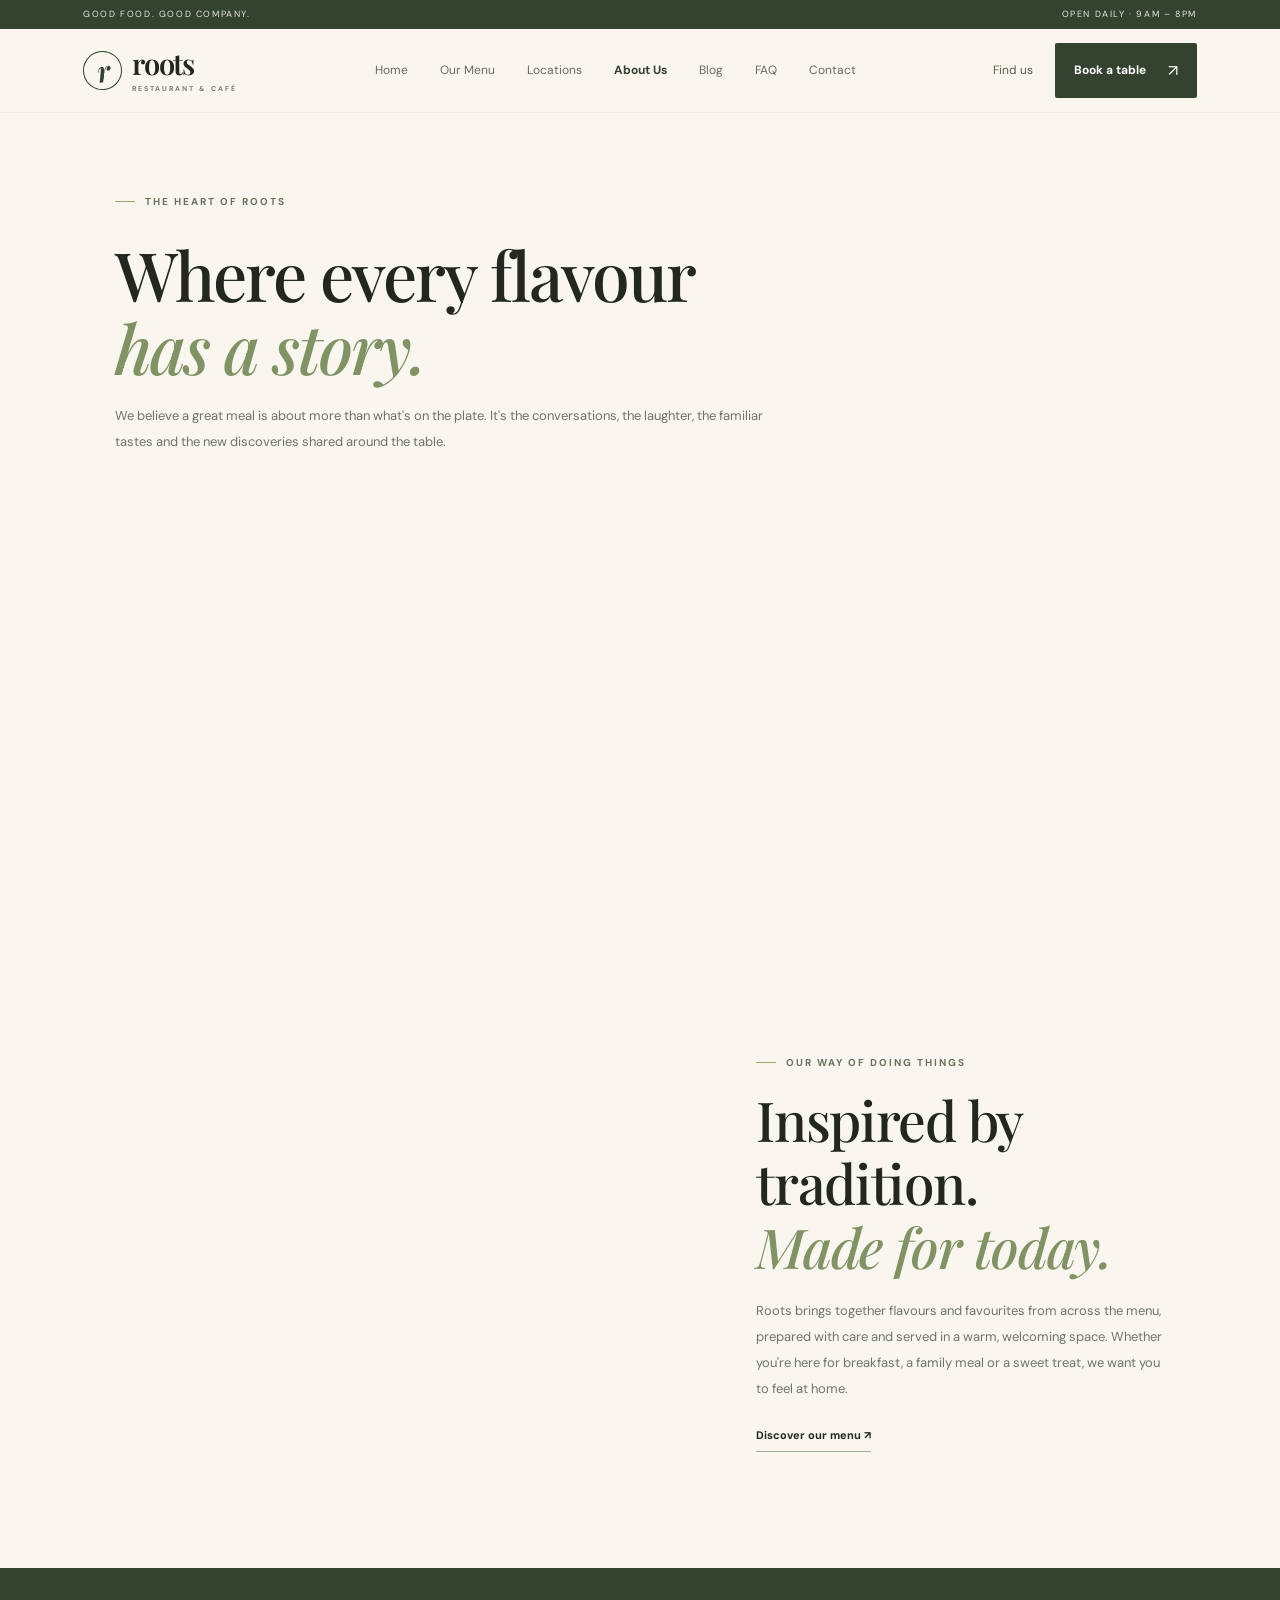
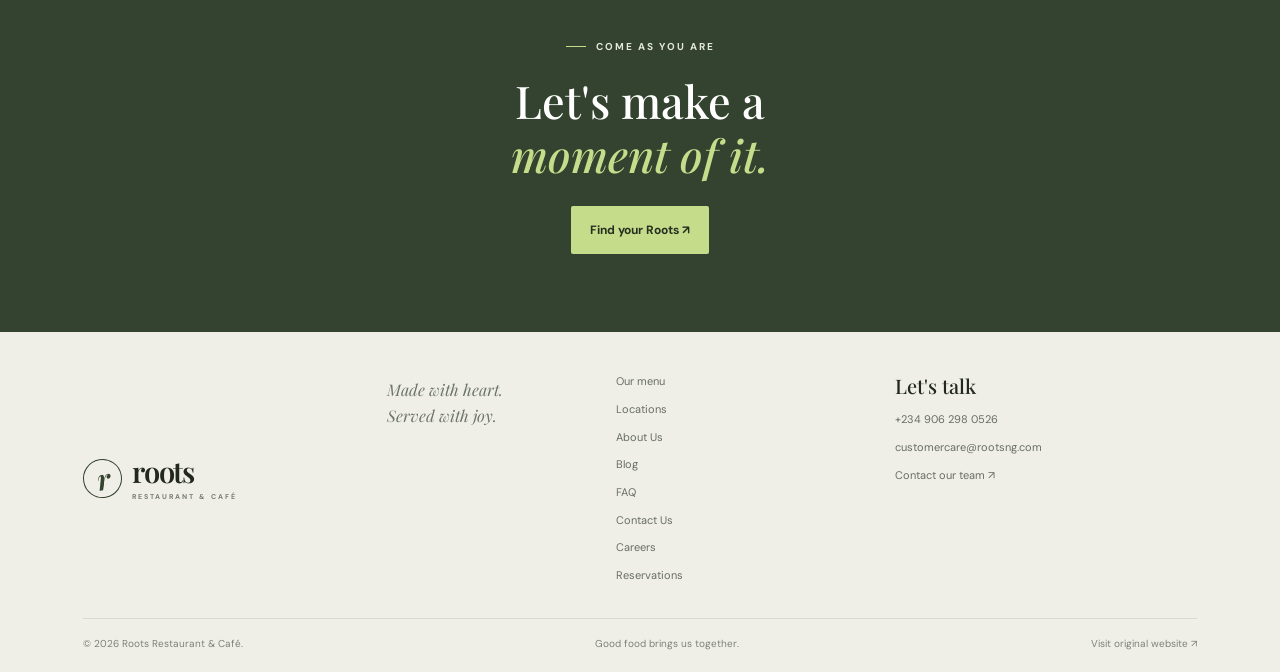
==== commit a31effb9: "Update about.html" ====
--- a/about.html
+++ b/about.html
@@ -4,8 +4,8 @@
     <meta charset="utf-8">
     <meta content="width=device-width,initial-scale=1" name="viewport">
     <title>Our Story — Roots Restaurant & Café</title>
-    <link href="assets/css/style.css" rel="stylesheet">
-    <script defer="" src="assets/js/app.js"></script>
+    <link href="style.css" rel="stylesheet">
+    <script defer="" src="script.js"></script>
   </head>
   <body>
     <div class="announcement">
--- a/style.css
+++ b/style.css
@@ -0,0 +1,1798 @@
+@import url('https://fonts.googleapis.com/css2?family=DM+Sans:wght@400;500;600;700&family=Playfair+Display:ital,wght@0,500;0,600;0,700;1,500;1,600&display=swap');
+:root {
+    --ink:#22281f;
+    --green:#33432f;
+    --leaf:#c5dc8b;
+    --cream:#f8f6ef;
+    --muted:#74786d;
+    --line:#e2e2d8;
+    --serif:'Playfair Display',Georgia,serif;
+    --sans:'DM Sans',Arial,sans-serif
+}
+* {
+    box-sizing:border-box
+}
+html {
+    scroll-behavior:smooth
+}
+body {
+    margin:0;
+    background:var(--cream);
+    color:var(--ink);
+    font-family:var(--sans);
+    font-size:14px;
+    line-height:1.7
+}
+a {
+    color:inherit;
+    text-decoration:none
+}
+button,input,select,textarea {
+    font:inherit
+}
+button {
+    cursor:pointer
+}
+.announcement {
+    height:29px;
+    background:var(--green);
+    color:#e8eadf;
+    display:flex;
+    justify-content:space-between;
+    align-items:center;
+    padding:0 6.5%;
+    font-size:8px;
+    letter-spacing:1.6px
+}
+.header {
+    height:84px;
+    padding:0 6.5%;
+    display:flex;
+    align-items:center;
+    justify-content:space-between;
+    background:var(--cream);
+    position:relative;
+    z-index:10;
+    border-bottom:1px solid #333b2510
+}
+.logo {
+    display:flex;
+    align-items:center;
+    gap:10px;
+    font-family:var(--serif);
+    font-size:29px;
+    font-weight:600;
+    letter-spacing:-1.3px;
+    line-height:1
+}
+.logo-leaf {
+    display:grid;
+    place-items:center;
+    width:39px;
+    height:39px;
+    border:1px solid var(--green);
+    border-radius:50%;
+    color:var(--green);
+    font-size:29px;
+    font-style:italic;
+    transform:rotate(-10deg)
+}
+.logo small {
+    display:block;
+    font:700 7px var(--sans);
+    letter-spacing:2px;
+    margin-top:6px;
+    color:#777c70
+}
+.nav {
+    display:flex;
+    gap:32px;
+    align-items:center;
+    font-size:11px;
+    color:#666c60
+}
+.nav a {
+    padding:13px 0;
+    transition:color .2s
+}
+.nav a:hover,.nav a.active {
+    color:var(--green);
+    font-weight:700
+}
+.mobile-find-us {
+    display:none
+}
+.header-cta {
+    display:flex;
+    align-items:center;
+    gap:22px;
+    font-size:11px
+}
+.text-cta {
+    color:#596150
+}
+.button {
+    display:inline-flex;
+    align-items:center;
+    justify-content:center;
+    gap:22px;
+    padding:14px 19px;
+    border:0;
+    border-radius:2px;
+    font-size:11px;
+    font-weight:700;
+    transition:transform .2s,background .2s
+}
+.button:hover {
+    transform:translateY(-2px)
+}
+.button span {
+    font-size:16px;
+    font-weight:400
+}
+.button-dark {
+    background:var(--green);
+    color:#fff
+}
+.button-dark:hover {
+    background:#40543b
+}
+.button-green {
+    background:var(--leaf);
+    color:#263021
+}
+.button-green:hover {
+    background:#d4e8a5
+}
+.button-light {
+    background:#f8f6ef;
+    color:#293127
+}
+.menu-toggle {
+    display:none;
+    border:0;
+    background:none;
+    padding:8px
+}
+.menu-toggle i {
+    display:block;
+    width:23px;
+    height:2px;
+    background:var(--green);
+    margin:5px
+}
+.hero {
+    height:650px;
+    min-height:530px;
+    position:relative;
+    background:#303d2b;
+    color:white;
+    overflow:hidden
+}
+.hero-bg,.specials-image {
+    position:absolute;
+    inset:0;
+    background-size:cover;
+    background-position:center
+}
+.hero-bg {
+    background-image:url('https://images.unsplash.com/photo-1414235077428-338989a2e8c0?auto=format&fit=crop&w=2200&q=88');
+    background-position:center 56%;
+    transform:scale(1.02)
+}
+.hero-overlay {
+    position:absolute;
+    inset:0;
+    background:linear-gradient(90deg,rgba(21,32,21,.77),rgba(21,32,21,.36) 54%,rgba(21,32,21,.05)),linear-gradient(0deg,rgba(21,32,21,.25),transparent 45%)
+}
+.hero-content {
+    position:relative;
+    z-index:1;
+    padding:119px 0 0 12.2%;
+    max-width:740px
+}
+.kicker {
+    display:flex;
+    align-items:center;
+    gap:10px;
+    font-size:9px;
+    letter-spacing:2px;
+    font-weight:700;
+    color:#68735c
+}
+.kicker>span {
+    width:20px;
+    height:1px;
+    background:#95ad68;
+    display:inline-block
+}
+.kicker-light {
+    color:#e5e7dd
+}
+.kicker-light>span {
+    background:var(--leaf)
+}
+.hero h1,.page-hero h1,.about-hero h1 {
+    font:500 clamp(50px,6vw,80px)/1.08 var(--serif);
+    letter-spacing:-2px;
+    margin:27px 0 19px
+}
+.hero h1 em,.section h2 em,.specials h2 em,.location-heading h2 em,.page-hero h1 em,.callout h2 em,.about-hero h1 em,.experience-copy h2 em,.reservation-aside h3 em {
+    color:var(--leaf);
+    font-weight:500
+}
+.hero-content>p {
+    max-width:430px;
+    color:#e3e5dc;
+    font-size:13px;
+    line-height:1.95;
+    margin-bottom:27px
+}
+.hero-actions {
+    display:flex;
+    align-items:center;
+    gap:27px;
+    flex-wrap:wrap
+}
+.hero-link {
+    font-size:10px;
+    color:#f0f1eb;
+    border-bottom:1px solid #aab4a0;
+    padding-bottom:5px
+}
+.hero-link span {
+    margin-left:9px
+}
+.hero-caption {
+    position:absolute;
+    left:6.5%;
+    bottom:28px;
+    display:flex;
+    align-items:center;
+    gap:13px;
+    color:#e5e7dd;
+    font-size:8px;
+    letter-spacing:1.4px
+}
+.hero-caption>span:first-child {
+    font-size:14px;
+    color:var(--leaf)
+}
+.caption-line {
+    width:30px;
+    height:1px;
+    background:var(--leaf)
+}
+.hero-stamp {
+    position:absolute;
+    right:8%;
+    bottom:56px;
+    width:102px;
+    height:102px;
+    border:1px solid #ffffff8c;
+    border-radius:50%;
+    display:flex;
+    flex-direction:column;
+    align-items:center;
+    justify-content:center;
+    line-height:1.2;
+    transform:rotate(10deg);
+    font-size:8px;
+    letter-spacing:1.5px
+}
+.hero-stamp b {
+    font:500 24px var(--serif);
+    letter-spacing:0
+}
+.booking-strip {
+    padding:22px 12%;
+    display:flex;
+    justify-content:space-between;
+    align-items:center;
+    background:#eeefe6;
+    gap:20px
+}
+.strip-copy {
+    display:flex;
+    align-items:center;
+    gap:15px
+}
+.strip-icon {
+    font-size:25px;
+    color:#6e8750
+}
+.strip-copy b,.strip-copy small {
+    display:block
+}
+.strip-copy b {
+    font:500 19px var(--serif)
+}
+.strip-copy small {
+    font-size:10px;
+    color:#73786b;
+    margin-top:2px
+}
+.section {
+    width:82%;
+    max-width:1250px;
+    margin:0 auto
+}
+.menu-intro {
+    padding:100px 0 105px
+}
+.section-top {
+    display:grid;
+    grid-template-columns:1fr .75fr;
+    gap:10%;
+    align-items:end;
+    margin-bottom:37px
+}
+.section h2,.specials h2,.location-heading h2,.experience-copy h2,.newsletter h2 {
+    font:500 clamp(37px,4.4vw,55px)/1.15 var(--serif);
+    letter-spacing:-1.3px;
+    margin:17px 0 0
+}
+.section h2 em,.experience-copy h2 em {
+    color:#819365
+}
+.intro-text {
+    max-width:405px
+}
+.intro-text p,.experience-copy p {
+    font-size:12px;
+    color:#70766b;
+    line-height:2;
+    margin-bottom:20px
+}
+.under-link {
+    display:inline-flex;
+    align-items:center;
+    gap:20px;
+    padding-bottom:6px;
+    border-bottom:1px solid #a5ad9b;
+    font-size:10px;
+    font-weight:700
+}
+.under-link span {
+    font-size:16px
+}
+.category-grid {
+    display:grid;
+    grid-template-columns:repeat(3,1fr);
+    gap:22px
+}
+.category-card {
+    display:block;
+    min-width:0
+}
+.category-img {
+    height:290px;
+    background-size:cover;
+    background-position:center;
+    transition:transform .4s
+}
+.category-card:hover .category-img {
+    transform:scale(1.015)
+}
+.category-africana .category-img {
+    background-image:url('https://images.unsplash.com/photo-1604329760661-e71dc83f8f26?auto=format&fit=crop&w=900&q=85')
+}
+.category-breakfast .category-img {
+    background-image:url('https://images.unsplash.com/photo-1533089860892-a7c6f0a88666?auto=format&fit=crop&w=900&q=85')
+}
+.category-cakes .category-img {
+    background-image:url('https://images.unsplash.com/photo-1578985545062-69928b1d9587?auto=format&fit=crop&w=900&q=85')
+}
+.category-number {
+    display:block;
+    margin-top:17px;
+    font-size:8px;
+    letter-spacing:1.5px;
+    color:#7a8173;
+    font-weight:700
+}
+.category-bottom {
+    display:flex;
+    justify-content:space-between;
+    align-items:center;
+    margin-top:4px
+}
+.category-bottom h3 {
+    font:500 27px var(--serif);
+    margin:0
+}
+.category-bottom span {
+    font-size:18px;
+    color:#788b5d
+}
+.category-card p {
+    font-size:10px;
+    color:#767b70;
+    margin:4px 0 0
+}
+.specials {
+    height:425px;
+    position:relative;
+    color:white;
+    overflow:hidden;
+    background:#2b382a
+}
+.specials-image {
+    background-image:url('https://images.unsplash.com/photo-1559339352-11d035aa65de?auto=format&fit=crop&w=1900&q=85');
+    background-position:center 50%
+}
+.specials:after {
+    content:"";
+    position:absolute;
+    inset:0;
+    background:linear-gradient(90deg,rgba(23,34,22,.83),rgba(23,34,22,.22))
+}
+.specials-content {
+    position:relative;
+    z-index:1;
+    padding:75px 0 0 12.2%;
+    max-width:650px
+}
+.specials h2 {
+    font-size:47px;
+    margin:20px 0
+}
+.specials-content p {
+    max-width:380px;
+    color:#e0e4d9;
+    font-size:11px;
+    line-height:2;
+    margin-bottom:23px
+}
+.experience {
+    display:grid;
+    grid-template-columns:1.05fr .8fr;
+    gap:10%;
+    align-items:center;
+    padding-top:100px;
+    padding-bottom:100px
+}
+.experience-image {
+    min-height:430px;
+    background:url('https://images.unsplash.com/photo-1552566626-52f8b828add9?auto=format&fit=crop&w=1200&q=85') center/cover
+}
+.experience-copy {
+    max-width:420px
+}
+.experience-copy h2 {
+    margin-bottom:20px
+}
+.locations {
+    background:var(--green);
+    color:#fff;
+    padding:75px 0 85px
+}
+.locations .section {
+    width:82%
+}
+.location-heading {
+    display:flex;
+    justify-content:space-between;
+    align-items:end;
+    gap:30px;
+    margin-bottom:38px
+}
+.location-heading h2 {
+    font-size:47px;
+    margin:16px 0 0
+}
+.location-heading h2 em {
+    color:var(--leaf)
+}
+.location-heading p {
+    max-width:310px;
+    font-size:11px;
+    line-height:1.9;
+    color:#d1d8c9;
+    margin:0 0 5px
+}
+.location-grid {
+    display:grid;
+    grid-template-columns:repeat(3,1fr);
+    gap:0;
+    margin-bottom:35px;
+    border-top:1px solid #ffffff35;
+    border-bottom:1px solid #ffffff35
+}
+.location-grid article {
+    padding:24px 22px 26px 0
+}
+.location-grid article+article {
+    border-left:1px solid #ffffff35;
+    padding-left:25px
+}
+.location-num {
+    color:var(--leaf);
+    font-size:9px;
+    letter-spacing:1.5px
+}
+.location-grid h3 {
+    font:500 28px var(--serif);
+    margin:9px 0
+}
+.location-grid p {
+    font-size:10px;
+    color:#d0d7ca;
+    line-height:1.9;
+    margin-bottom:18px
+}
+.location-grid a {
+    display:block;
+    font-size:10px;
+    color:var(--leaf);
+    margin-top:9px
+}
+.newsletter {
+    display:grid;
+    grid-template-columns:1fr .8fr;
+    gap:10%;
+    align-items:center;
+    padding-top:80px;
+    padding-bottom:80px
+}
+.newsletter h2 {
+    font-size:43px
+}
+.newsletter h2 em {
+    color:#829465
+}
+.newsletter>div>p {
+    font-size:11px;
+    color:#73786e;
+    max-width:370px;
+    margin-top:16px
+}
+.newsletter form {
+    width:100%;
+    max-width:400px
+}
+.newsletter form label {
+    font-size:10px;
+    font-weight:700
+}
+.email-row {
+    display:flex;
+    border-bottom:1px solid #aeb3a7;
+    margin:8px 0 10px
+}
+.email-row input {
+    flex:1;
+    min-width:0;
+    padding:12px 0;
+    border:0;
+    background:transparent;
+    outline:0;
+    font-size:11px
+}
+.email-row button {
+    border:0;
+    background:transparent;
+    color:#5d7545;
+    font-size:22px
+}
+.newsletter form small {
+    font-size:9px;
+    color:#858a80
+}
+.footer {
+    background:#efefe7;
+    padding:40px 6.5% 20px
+}
+.footer-main {
+    display:grid;
+    grid-template-columns:1.1fr .8fr 1fr 1.2fr;
+    gap:28px;
+    padding-bottom:33px
+}
+.footer-main>p {
+    font:italic 16px/1.6 var(--serif);
+    color:#6d7566;
+    margin:5px 0
+}
+.footer-links,.footer-contact {
+    display:flex;
+    flex-direction:column;
+    gap:9px;
+    font-size:10px;
+    color:#686e61
+}
+.footer-contact b {
+    font:500 20px var(--serif);
+    color:var(--ink);
+    margin-bottom:2px
+}
+.footer-bottom {
+    border-top:1px solid #d8dbd0;
+    padding-top:16px;
+    display:flex;
+    justify-content:space-between;
+    gap:15px;
+    font-size:9px;
+    color:#7c8276
+}
+.page-hero {
+    background:#eeefe6;
+    padding:73px 9% 55px
+}
+.page-hero h1 {
+    font-size:64px;
+    margin:20px 0 14px
+}
+.page-hero h1 em {
+    color:#819365
+}
+.page-hero>p {
+    font-size:12px;
+    color:#6f756a;
+    max-width:510px
+}
+.menu-tabs {
+    display:flex;
+    flex-wrap:wrap;
+    gap:10px;
+    margin-top:30px
+}
+.menu-tabs a {
+    padding:10px 15px;
+    background:#fff;
+    border:1px solid #e0e2d8;
+    font-size:10px;
+    transition:background .2s
+}
+.menu-tabs a:hover {
+    background:var(--leaf)
+}
+.dishes-section {
+    padding-top:60px;
+    padding-bottom:30px;
+    scroll-margin-top:25px
+}
+.dish-heading {
+    margin-bottom:25px
+}
+.dish-heading h2 {
+    font-size:37px;
+    margin:12px 0 4px
+}
+.dish-heading h2 em {
+    color:#819365
+}
+.dish-heading p {
+    font-size:11px;
+    color:#777d72;
+    margin:0
+}
+.dish-grid {
+    display:grid;
+    grid-template-columns:1fr 1fr;
+    gap:24px
+}
+.dish {
+    display:grid;
+    grid-template-columns:190px 1fr;
+    gap:20px;
+    align-items:center;
+    background:#fff;
+    padding:13px
+}
+.dish-img {
+    height:150px;
+    background-size:cover;
+    background-position:center
+}
+.dish-breakfast {
+    background-image:url('https://images.unsplash.com/photo-1533089860892-a7c6f0a88666?auto=format&fit=crop&w=600&q=80')
+}
+.dish-pancakes {
+    background-image:url('https://images.unsplash.com/photo-1528207776546-365bb710ee93?auto=format&fit=crop&w=600&q=80')
+}
+.dish-rice {
+    background-image:url('https://images.unsplash.com/photo-1604329760661-e71dc83f8f26?auto=format&fit=crop&w=600&q=80')
+}
+.dish-soup {
+    background-image:url('https://images.unsplash.com/photo-1547592180-85f173990554?auto=format&fit=crop&w=600&q=80')
+}
+.dish-pasta {
+    background-image:url('https://images.unsplash.com/photo-1473093295043-cdd812d0e601?auto=format&fit=crop&w=600&q=80')
+}
+.dish-chicken {
+    background-image:url('https://images.unsplash.com/photo-1532550907401-a500c9a57435?auto=format&fit=crop&w=600&q=80')
+}
+.dish-noodles {
+    background-image:url('https://images.unsplash.com/photo-1569718212165-3a8278d5f624?auto=format&fit=crop&w=600&q=80')
+}
+.dish-asian {
+    background-image:url('https://images.unsplash.com/photo-1512058564366-18510be2db19?auto=format&fit=crop&w=600&q=80')
+}
+.dish-cake {
+    background-image:url('https://images.unsplash.com/photo-1578985545062-69928b1d9587?auto=format&fit=crop&w=600&q=80')
+}
+.dish-dessert {
+    background-image:url('https://images.unsplash.com/photo-1488477181946-6428a0291777?auto=format&fit=crop&w=600&q=80')
+}
+.dish-drink {
+    background-image:url('https://images.unsplash.com/photo-1513558161293-cdaf765edfd7?auto=format&fit=crop&w=600&q=80')
+}
+.dish-coffee {
+    background-image:url('https://images.unsplash.com/photo-1509042239860-f550ce710b93?auto=format&fit=crop&w=600&q=80')
+}
+.dish h3 {
+    font:500 21px var(--serif);
+    margin:0 0 6px
+}
+.dish p {
+    font-size:10px;
+    color:#74796e;
+    margin:0 0 10px
+}
+.dish span {
+    font-size:9px;
+    color:#7b8b5d
+}
+.callout {
+    background:var(--green);
+    color:#fff;
+    text-align:center;
+    padding:70px 20px 78px
+}
+.callout h2 {
+    font:500 45px/1.2 var(--serif);
+    margin:18px 0 25px
+}
+.callout h2 em {
+    color:var(--leaf)
+}
+.callout .kicker {
+    justify-content:center
+}
+.locations-page {
+    padding-top:65px;
+    padding-bottom:85px
+}
+.location-feature {
+    display:grid;
+    grid-template-columns:1fr 1fr;
+    gap:8%;
+    align-items:center;
+    margin-bottom:65px
+}
+.location-photo {
+    min-height:360px;
+    background:url('https://images.unsplash.com/photo-1559339352-11d035aa65de?auto=format&fit=crop&w=1000&q=85') center/cover
+}
+.location-feature-copy h2 {
+    font:500 39px/1.2 var(--serif);
+    margin:16px 0
+}
+.location-feature-copy h2 em {
+    color:#819365
+}
+.location-feature-copy p {
+    font-size:11px;
+    color:#71776c;
+    line-height:2;
+    margin-bottom:22px
+}
+.location-cards {
+    display:grid;
+    grid-template-columns:repeat(3,1fr);
+    gap:18px
+}
+.location-cards article {
+    background:#fff;
+    padding:23px;
+    border:1px solid var(--line);
+    scroll-margin-top:30px
+}
+.location-card-top {
+    display:flex;
+    justify-content:space-between;
+    color:#7b856b;
+    font-size:8px;
+    letter-spacing:1.4px
+}
+.location-pin {
+    font-size:20px;
+    color:#82975f
+}
+.location-cards h3 {
+    font:500 30px var(--serif);
+    margin:15px 0 8px
+}
+.location-cards p {
+    font-size:10px;
+    color:#6f756a;
+    line-height:1.9;
+    min-height:40px
+}
+.location-cards a {
+    display:block;
+    color:#5b7043;
+    font-size:10px;
+    font-weight:700;
+    margin-top:12px
+}
+.location-note {
+    font-size:9px;
+    color:#777d72;
+    margin-top:20px
+}
+.about-hero {
+    padding:80px 9% 70px
+}
+.about-hero h1 {
+    font-size:68px
+}
+.about-hero h1 em {
+    color:#819365
+}
+.about-hero>p {
+    font-size:13px;
+    line-height:2;
+    color:#6e7469;
+    max-width:650px
+}
+.about-wide-image {
+    height:400px;
+    margin-top:38px;
+    background:url('https://images.unsplash.com/photo-1559339352-11d035aa65de?auto=format&fit=crop&w=1800&q=85') center/cover
+}
+.about-experience {
+    padding-top:75px
+}
+.reservation-section {
+    display:grid;
+    grid-template-columns:minmax(0,1fr) 320px;
+    gap:55px;
+    padding-top:55px;
+    padding-bottom:90px
+}
+.reservation-form {
+    background:#fff;
+    border:1px solid var(--line);
+    padding:30px
+}
+.reservation-form h2 {
+    font:500 30px var(--serif);
+    margin:0 0 5px
+}
+.form-intro {
+    font-size:11px;
+    color:#74796e;
+    margin-bottom:25px
+}
+.reservation-grid {
+    display:grid;
+    grid-template-columns:1fr 1fr;
+    gap:0 17px
+}
+.reservation-form label {
+    display:block;
+    font-size:10px;
+    font-weight:700;
+    margin-bottom:15px
+}
+.reservation-form input,.reservation-form select,.reservation-form textarea {
+    display:block;
+    width:100%;
+    padding:12px;
+    border:1px solid var(--line);
+    background:white;
+    border-radius:0;
+    margin-top:7px;
+    font-size:11px;
+    color:var(--ink)
+}
+.reservation-form .full-field {
+    grid-column:1/-1
+}
+.form-note {
+    font-size:9px;
+    color:#797f73;
+    margin:16px 0 0
+}
+.reservation-aside {
+    background:#eeefe6;
+    padding:23px;
+    height:max-content
+}
+.reservation-aside-image {
+    height:180px;
+    background:url('https://images.unsplash.com/photo-1414235077428-338989a2e8c0?auto=format&fit=crop&w=700&q=80') center/cover;
+    margin:-23px -23px 25px
+}
+.reservation-aside h3 {
+    font:500 28px/1.25 var(--serif);
+    margin:13px 0
+}
+.reservation-aside h3 em {
+    color:#819365
+}
+.reservation-aside p,.reservation-aside small {
+    font-size:10px;
+    color:#73796e;
+    line-height:1.9
+}
+.reservation-aside>a {
+    display:block;
+    font-size:10px;
+    color:#52673d;
+    font-weight:700;
+    margin-top:12px
+}
+.reservation-aside small {
+    display:block;
+    margin-top:22px
+}
+.toast {
+    position:fixed;
+    bottom:22px;
+    left:50%;
+    transform:translate(-50%,20px);
+    background:var(--green);
+    color:#fff;
+    padding:13px 19px;
+    font-size:11px;
+    z-index:50;
+    opacity:0;
+    pointer-events:none;
+    transition:.25s;
+    max-width:calc(100% - 30px);
+    box-shadow:0 8px 30px #0002
+}
+.toast.show {
+    opacity:1;
+    transform:translate(-50%,0)
+}
+@media(max-width:1000px) {
+    .header {
+        padding:0 4%;
+        height:75px
+    }
+    .nav {
+        gap:18px
+    }
+    .header-cta {
+        gap:12px
+    }
+    .section {
+        width:88%
+    }
+    .hero-content,.specials-content {
+        padding-left:8%
+    }
+    .category-img {
+        height:240px
+    }
+    .dish {
+        grid-template-columns:135px 1fr;
+        gap:13px
+    }
+    .dish-img {
+        height:135px
+    }
+    .footer-main {
+        grid-template-columns:1fr 1fr;
+        gap:25px
+    }
+    .locations .section {
+        width:88%
+    }
+}
+@media(max-width:760px) {
+    .announcement {
+        padding:0 5%;
+        font-size:7px;
+        letter-spacing:1px
+    }
+    .header {
+        height:70px;
+        padding:0 5%
+    }
+    .logo {
+        font-size:26px
+    }
+    .logo-leaf {
+        width:34px;
+        height:34px;
+        font-size:25px
+    }
+    .menu-toggle {
+        display:block;
+        order:3
+    }
+    .header-cta {
+        margin-left:auto;
+        margin-right:12px
+    }
+    .header-cta .text-cta {
+        display:none
+    }
+    .header-cta .button {
+        padding:11px 12px;
+        font-size:10px;
+        gap:9px
+    }
+    .nav {
+        display:none;
+        position:absolute;
+        top:69px;
+        left:0;
+        right:0;
+        background:var(--cream);
+        padding:10px 5% 20px;
+        box-shadow:0 15px 25px #0000000b;
+        flex-direction:column;
+        align-items:stretch;
+        gap:0;
+        border-bottom:1px solid var(--line)
+    }
+    .nav.open {
+        display:flex
+    }
+    .nav a {
+        padding:13px 0;
+        border-bottom:1px solid var(--line)
+    }
+    .nav .mobile-find-us {
+        display:block
+    }
+    .hero {
+        height:600px;
+        min-height:530px
+    }
+    .hero-content {
+        padding:112px 7% 0
+    }
+    .hero h1 {
+        font-size:clamp(51px,9vw,68px)
+    }
+    .hero-stamp {
+        width:75px;
+        height:75px;
+        right:6%;
+        bottom:65px;
+        font-size:6px
+    }
+    .hero-stamp b {
+        font-size:18px
+    }
+    .booking-strip {
+        padding:20px 6%;
+        gap:12px
+    }
+    .strip-copy {
+        gap:10px
+    }
+    .strip-copy b {
+        font-size:16px
+    }
+    .strip-copy small {
+        font-size:9px
+    }
+    .booking-strip .button {
+        font-size:9px;
+        padding:12px;
+        gap:8px;
+        white-space:nowrap
+    }
+    .menu-intro {
+        padding:75px 0
+    }
+    .section-top {
+        grid-template-columns:1fr;
+        gap:22px
+    }
+    .category-grid {
+        gap:15px
+    }
+    .category-img {
+        height:205px
+    }
+    .category-bottom h3 {
+        font-size:22px
+    }
+    .specials-content {
+        padding:75px 7% 0
+    }
+    .specials h2 {
+        font-size:41px
+    }
+    .experience {
+        grid-template-columns:1fr;
+        gap:30px;
+        padding-top:70px;
+        padding-bottom:70px
+    }
+    .experience-image {
+        min-height:330px
+    }
+    .location-heading {
+        align-items:start;
+        flex-direction:column;
+        gap:14px
+    }
+    .location-grid article {
+        padding-right:12px
+    }
+    .location-grid article+article {
+        padding-left:14px
+    }
+    .location-grid h3 {
+        font-size:24px
+    }
+    .newsletter {
+        grid-template-columns:1fr;
+        gap:25px;
+        padding-top:65px;
+        padding-bottom:65px
+    }
+    .footer-main {
+        grid-template-columns:1fr 1fr
+    }
+    .footer-bottom {
+        flex-wrap:wrap
+    }
+    .page-hero {
+        padding:58px 7% 45px
+    }
+    .page-hero h1 {
+        font-size:53px
+    }
+    .dish-grid {
+        grid-template-columns:1fr
+    }
+    .dish {
+        grid-template-columns:180px 1fr
+    }
+    .location-feature {
+        grid-template-columns:1fr;
+        gap:25px
+    }
+    .location-photo {
+        min-height:300px
+    }
+    .location-cards {
+        grid-template-columns:1fr 1fr
+    }
+    .about-hero {
+        padding:60px 7%
+    }
+    .about-hero h1 {
+        font-size:57px
+    }
+    .about-wide-image {
+        height:300px
+    }
+    .reservation-section {
+        grid-template-columns:1fr;
+        gap:25px
+    }
+    .reservation-aside {
+        max-width:none
+    }
+}
+@media(max-width:520px) {
+    .announcement {
+        font-size:6px;
+        letter-spacing:.8px
+    }
+    .header {
+        height:65px
+    }
+    .nav {
+        top:64px
+    }
+    .logo {
+        font-size:24px;
+        gap:7px
+    }
+    .logo small {
+        font-size:6px;
+        letter-spacing:1.5px
+    }
+    .logo-leaf {
+        width:31px;
+        height:31px;
+        font-size:23px
+    }
+    .header-cta .button {
+        padding:10px;
+        font-size:9px
+    }
+    .hero {
+        height:590px
+    }
+    .hero-content {
+        padding:105px 7% 0
+    }
+    .hero h1 {
+        font-size:51px;
+        letter-spacing:-1.5px
+    }
+    .hero-content>p {
+        font-size:12px
+    }
+    .hero-actions {
+        gap:17px
+    }
+    .hero-link {
+        font-size:9px
+    }
+    .hero-stamp {
+        display:none
+    }
+    .hero-caption {
+        left:7%;
+        bottom:22px;
+        font-size:7px
+    }
+    .booking-strip {
+        align-items:start;
+        flex-direction:column;
+        padding:20px 6%
+    }
+    .strip-copy small {
+        font-size:9px
+    }
+    .section {
+        width:88%
+    }
+    .menu-intro {
+        padding:62px 0
+    }
+    .section h2 {
+        font-size:40px
+    }
+    .category-grid {
+        grid-template-columns:1fr;
+        gap:28px
+    }
+    .category-img {
+        height:270px
+    }
+    .category-bottom h3 {
+        font-size:26px
+    }
+    .specials {
+        height:410px
+    }
+    .specials-content {
+        padding:68px 7% 0
+    }
+    .specials h2 {
+        font-size:38px
+    }
+    .experience-image {
+        min-height:270px
+    }
+    .experience-copy h2 {
+        font-size:39px
+    }
+    .locations {
+        padding:60px 0
+    }
+    .location-heading h2 {
+        font-size:43px
+    }
+    .location-grid {
+        grid-template-columns:1fr
+    }
+    .location-grid article,.location-grid article+article {
+        padding:20px 0;
+        border-left:0;
+        border-bottom:1px solid #ffffff35
+    }
+    .location-grid article:last-child {
+        border-bottom:0
+    }
+    .location-grid h3 {
+        font-size:27px
+    }
+    .newsletter h2 {
+        font-size:40px
+    }
+    .footer-main {
+        grid-template-columns:1fr;
+        gap:22px
+    }
+    .footer-main>p {
+        font-size:14px
+    }
+    .footer-bottom {
+        font-size:8px;
+        line-height:1.7
+    }
+    .page-hero {
+        padding:52px 7% 38px
+    }
+    .page-hero h1 {
+        font-size:45px;
+        letter-spacing:-1.5px
+    }
+    .menu-tabs {
+        gap:7px
+    }
+    .menu-tabs a {
+        padding:9px 10px;
+        font-size:9px
+    }
+    .dishes-section {
+        padding-top:45px
+    }
+    .dish-heading h2 {
+        font-size:33px
+    }
+    .dish {
+        grid-template-columns:115px 1fr;
+        gap:12px;
+        padding:9px
+    }
+    .dish-img {
+        height:125px
+    }
+    .dish h3 {
+        font-size:18px
+    }
+    .dish p {
+        font-size:9px
+    }
+    .dish span {
+        font-size:8px
+    }
+    .callout {
+        padding:55px 15px
+    }
+    .callout h2 {
+        font-size:39px
+    }
+    .location-cards {
+        grid-template-columns:1fr
+    }
+    .location-cards article {
+        padding:22px
+    }
+    .location-photo {
+        min-height:250px
+    }
+    .location-feature-copy h2 {
+        font-size:35px
+    }
+    .about-hero {
+        padding:52px 7%
+    }
+    .about-hero h1 {
+        font-size:47px
+    }
+    .about-wide-image {
+        height:240px
+    }
+    .reservation-section {
+        padding-top:35px;
+        padding-bottom:60px
+    }
+    .reservation-form {
+        padding:20px
+    }
+    .reservation-grid {
+        grid-template-columns:1fr
+    }
+    .reservation-form .full-field {
+        grid-column:auto
+    }
+    .reservation-aside-image {
+        height:150px
+    }
+}
+@media(prefers-reduced-motion:reduce) {
+    html {
+        scroll-behavior:auto
+    }
+    *,*:before,*:after {
+        transition:none!important
+    }
+}
+/* Additional pages and mobile interaction refinements */
+.page-content {
+    width:82%;
+    max-width:1150px;
+    margin:0 auto;
+    padding:70px 0 90px
+}
+.page-lead {
+    max-width:650px;
+    color:#6f756a;
+    font-size:13px;
+    line-height:2
+}
+.content-grid {
+    display:grid;
+    grid-template-columns:repeat(3,minmax(0,1fr));
+    gap:22px;
+    margin-top:35px
+}
+.content-card {
+    background:#fff;
+    padding:25px;
+    border:1px solid #e8e8df
+}
+.content-card h2,.content-card h3 {
+    font:500 25px var(--serif);
+    margin:8px 0
+}
+.content-card p {
+    font-size:11px;
+    color:#71776c;
+    line-height:1.9
+}
+.content-card a {
+    display:inline-block;
+    margin-top:10px;
+    font-size:10px;
+    font-weight:700;
+    border-bottom:1px solid #a5ad9b;
+    padding-bottom:5px
+}
+.eyebrow {
+    font-size:9px;
+    font-weight:700;
+    letter-spacing:1.8px;
+    color:#819365
+}
+.contact-grid {
+    display:grid;
+    grid-template-columns:.9fr 1.1fr;
+    gap:45px;
+    align-items:start
+}
+.contact-list {
+    display:grid;
+    gap:14px;
+    margin-top:25px
+}
+.contact-item {
+    padding:18px 0;
+    border-bottom:1px solid var(--line)
+}
+.contact-item b {
+    display:block;
+    font:500 21px var(--serif);
+    margin-bottom:4px
+}
+.contact-item p,.contact-item a {
+    font-size:11px;
+    color:#6f756a;
+    margin:0
+}
+.simple-form {
+    background:#fff;
+    padding:28px;
+    border:1px solid #e8e8df
+}
+.simple-form label {
+    display:block;
+    font-size:10px;
+    font-weight:700;
+    margin:13px 0 5px
+}
+.simple-form input,.simple-form select,.simple-form textarea {
+    width:100%;
+    padding:12px;
+    border:1px solid #dfe1d7;
+    background:#fcfcf8;
+    border-radius:2px;
+    font-size:11px
+}
+.simple-form textarea {
+    min-height:110px;
+    resize:vertical
+}
+.simple-form button {
+    margin-top:17px
+}
+.faq-list {
+    max-width:850px;
+    margin-top:35px
+}
+.faq-list details {
+    border-bottom:1px solid var(--line);
+    padding:20px 0
+}
+.faq-list summary {
+    cursor:pointer;
+    font:500 21px var(--serif);
+    list-style:none;
+    display:flex;
+    justify-content:space-between;
+    gap:18px
+}
+.faq-list summary:after {
+    content:'+';
+    font:400 20px var(--sans);
+    color:#819365
+}
+.faq-list details[open] summary:after {
+    content:'−'
+}
+.faq-list details p {
+    font-size:12px;
+    line-height:2;
+    color:#6f756a;
+    max-width:740px
+}
+.blog-card {
+    padding:0 0 22px;
+    background:#fff;
+    border:1px solid #e8e8df;
+    overflow:hidden
+}
+.blog-image {
+    height:190px;
+    background-size:cover;
+    background-position:center
+}
+.blog-card>div:last-child {
+    padding:20px
+}
+.blog-card h2 {
+    font:500 25px/1.3 var(--serif);
+    margin:10px 0
+}
+.blog-card p {
+    font-size:11px;
+    color:#71776c;
+    line-height:1.9
+}
+.career-note {
+    padding:25px;
+    background:#eeefe6;
+    margin-top:28px
+}
+.career-note h2 {
+    font:500 29px var(--serif);
+    margin:0 0 8px
+}
+.career-note p {
+    font-size:11px;
+    color:#6f756a
+}
+.form-note {
+    font-size:10px;
+    color:#777d71;
+    margin-top:10px
+}
+.page-banner {
+    background:var(--green);
+    color:white;
+    padding:55px 9%;
+    margin-top:10px
+}
+.page-banner h2 {
+    font:500 38px var(--serif);
+    margin:0 0 10px
+}
+.page-banner p {
+    font-size:11px;
+    color:#d5dccd;
+    max-width:580px
+}
+.page-banner .button {
+    margin-top:12px
+}
+@media(hover:hover) and (pointer:fine) {
+    .category-card:hover .category-img {
+        transform:scale(1.015)
+    }
+}
+@media(hover:none),(pointer:coarse) {
+    .category-card:hover .category-img {
+        transform:none
+    }
+    .category-img,.dish-img,.blog-image {
+        transform:none!important;
+        transition:none!important
+    }
+}
+@media(max-width:760px) {
+    .page-content {
+        width:88%;
+        padding:48px 0 65px
+    }
+    .content-grid {
+        grid-template-columns:1fr;
+        gap:15px
+    }
+    .contact-grid {
+        grid-template-columns:1fr;
+        gap:25px
+    }
+    .simple-form {
+        padding:20px
+    }
+    .blog-image {
+        height:210px
+    }
+    .faq-list summary {
+        font-size:19px
+    }
+    .page-banner {
+        padding:40px 7%
+    }
+    .page-banner h2 {
+        font-size:31px
+    }
+    .nav {
+        max-height:calc(100vh - 80px);
+        overflow-y:auto;
+        gap:0
+    }
+    .nav a {
+        padding:12px 0
+    }
+    .header-cta .button {
+        white-space:nowrap
+    }
+}
+/* Accessibility refinement: slightly larger text for easier reading */
+body {
+    font-size:15px
+}
+.announcement {
+    font-size:9px
+}
+.nav,.header-cta {
+    font-size:12px
+}
+.button {
+    font-size:12px
+}
+.kicker {
+    font-size:10px
+}
+.hero-content>p {
+    font-size:14px
+}
+.hero-link {
+    font-size:11px
+}
+.hero-caption {
+    font-size:9px
+}
+.hero-stamp {
+    font-size:9px
+}
+.strip-copy small {
+    font-size:11px
+}
+.intro-text p,.experience-copy p {
+    font-size:13px
+}
+.under-link {
+    font-size:11px
+}
+.category-number {
+    font-size:9px
+}
+.category-card p {
+    font-size:11px
+}
+.specials-content p {
+    font-size:12px
+}
+.location-heading p {
+    font-size:12px
+}
+.location-grid p,.location-grid a {
+    font-size:11px
+}
+.newsletter>div>p {
+    font-size:12px
+}
+.newsletter form label {
+    font-size:11px
+}
+.email-row input {
+    font-size:12px
+}
+.newsletter form small {
+    font-size:10px
+}
+.footer-links,.footer-contact {
+    font-size:11px
+}
+.footer-bottom {
+    font-size:10px
+}
+.page-hero>p,.page-lead {
+    font-size:14px
+}
+.menu-tabs a {
+    font-size:11px
+}
+.dish p {
+    font-size:11px
+}
+.dish span {
+    font-size:10px
+}
+.location-cards p,.location-cards a {
+    font-size:12px
+}
+.location-note {
+    font-size:10px
+}
+.reservation-form label,.simple-form label {
+    font-size:11px
+}
+.form-intro,.reservation-form input,.reservation-form select,.reservation-form textarea,.simple-form input,.simple-form select,.simple-form textarea {
+    font-size:12px
+}
+.form-note {
+    font-size:11px
+}
+.reservation-aside p,.reservation-aside small,.reservation-aside>a {
+    font-size:11px
+}
+.content-card p,.blog-card p,.career-note p {
+    font-size:12px
+}
+.content-card a {
+    font-size:11px
+}
+.eyebrow {
+    font-size:10px
+}
+.contact-item p,.contact-item a {
+    font-size:12px
+}
+.page-banner p {
+    font-size:12px
+}
+@media(max-width:760px) {
+    .announcement {
+        font-size:8px
+    }
+    .header-cta .button {
+        font-size:11px
+    }
+    .hero-content>p {
+        font-size:14px
+    }
+    .strip-copy small {
+        font-size:10px
+    }
+    .booking-strip .button {
+        font-size:10px
+    }
+    .hero-link {
+        font-size:10px
+    }
+    .footer-bottom {
+        font-size:9px
+    }
+}
+@media(max-width:520px) {
+    .announcement {
+        font-size:7px
+    }
+    .hero-content>p {
+        font-size:13px
+    }
+    .menu-tabs a {
+        font-size:10px
+    }
+    .dish p {
+        font-size:11px
+    }
+    .dish span {
+        font-size:9px
+    }
+    .footer-bottom {
+        font-size:9px
+    }
+}
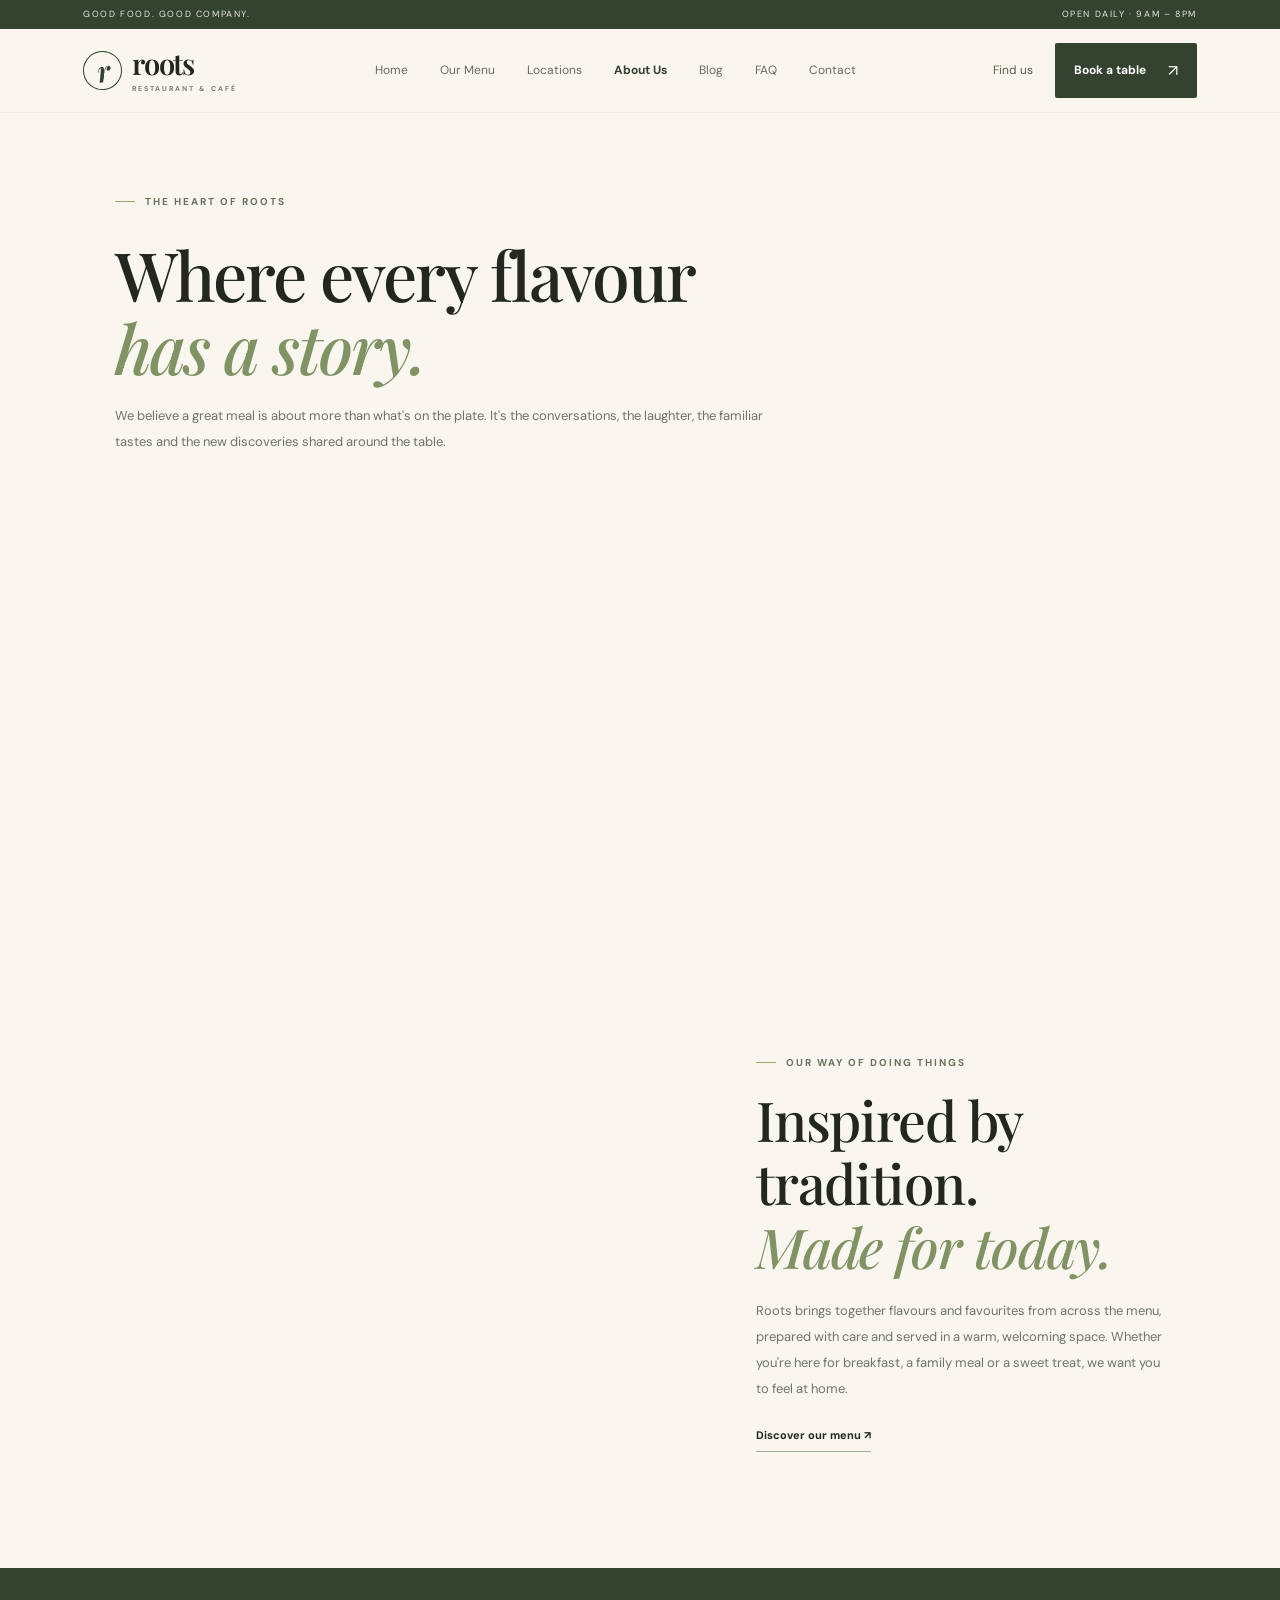
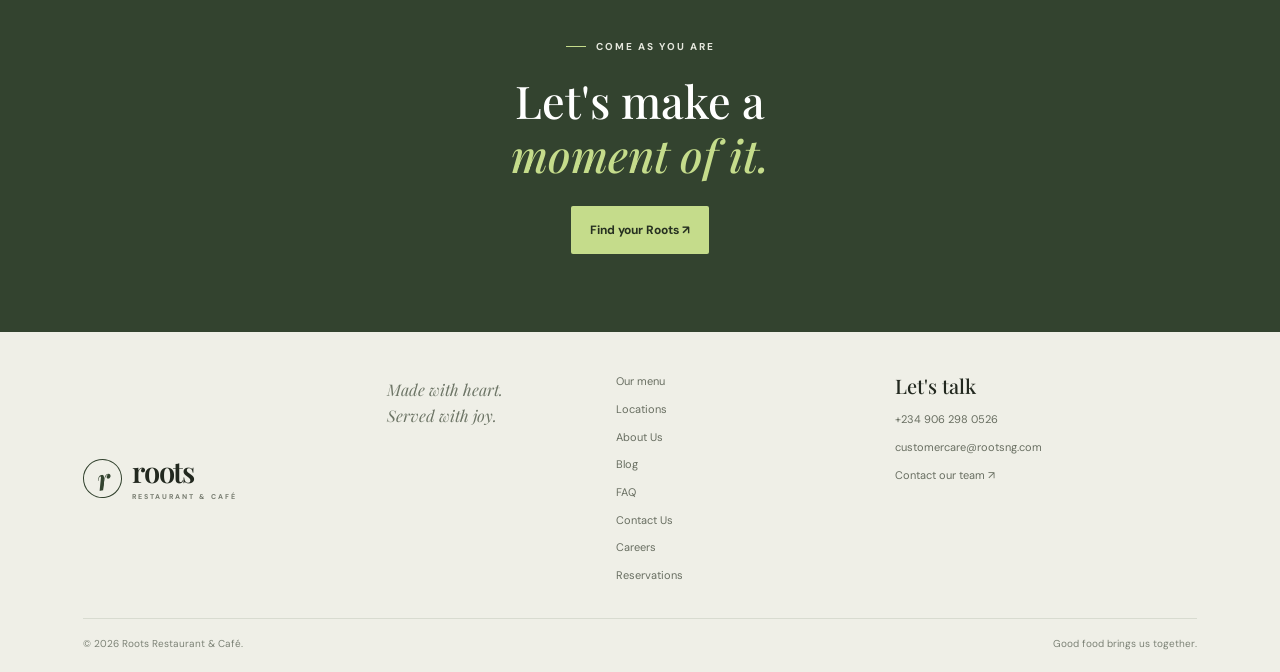
==== commit b8b1e17e: "Update about.html" ====
--- a/about.html
+++ b/about.html
@@ -120,7 +120,6 @@
       <div class="footer-bottom">
         <span>© 2026 Roots Restaurant & Café.</span>
         <span>Good food brings us together.</span>
-        <a href="https://www.rootsng.com/location" rel="noopener" target="_blank">Visit original website ↗</a>
       </div>
     </footer>
     <div aria-live="polite" class="toast" role="status"></div>
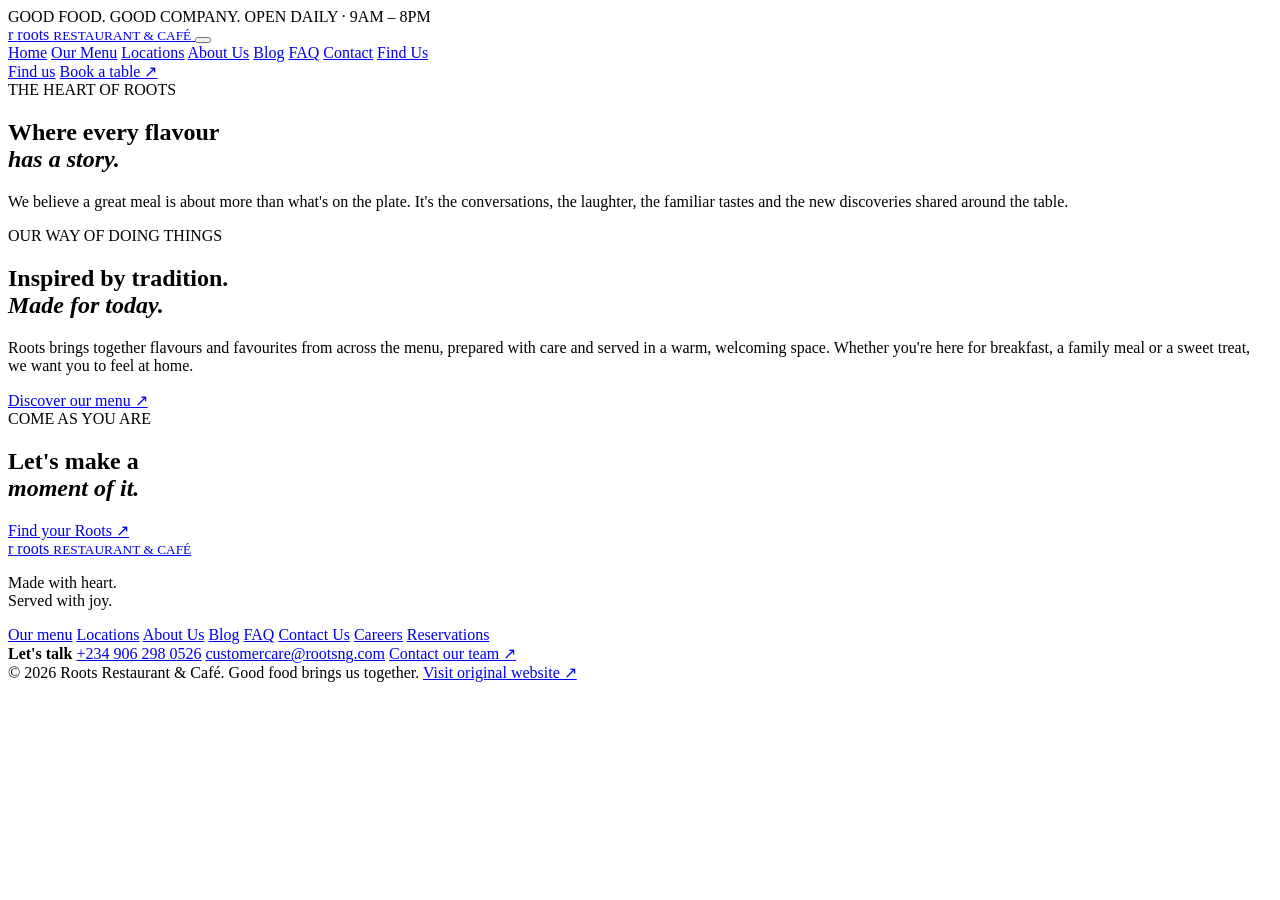
==== commit 62261249: "Add files via upload" ====
--- a/about.html
+++ b/about.html
@@ -4,8 +4,8 @@
     <meta charset="utf-8">
     <meta content="width=device-width,initial-scale=1" name="viewport">
     <title>Our Story — Roots Restaurant & Café</title>
-    <link href="style.css" rel="stylesheet">
-    <script defer="" src="script.js"></script>
+    <link href="assets/css/style.css" rel="stylesheet">
+    <script defer="" src="assets/js/app.js"></script>
   </head>
   <body>
     <div class="announcement">
@@ -120,6 +120,7 @@
       <div class="footer-bottom">
         <span>© 2026 Roots Restaurant & Café.</span>
         <span>Good food brings us together.</span>
+        <a href="https://www.rootsng.com/location" rel="noopener" target="_blank">Visit original website ↗</a>
       </div>
     </footer>
     <div aria-live="polite" class="toast" role="status"></div>
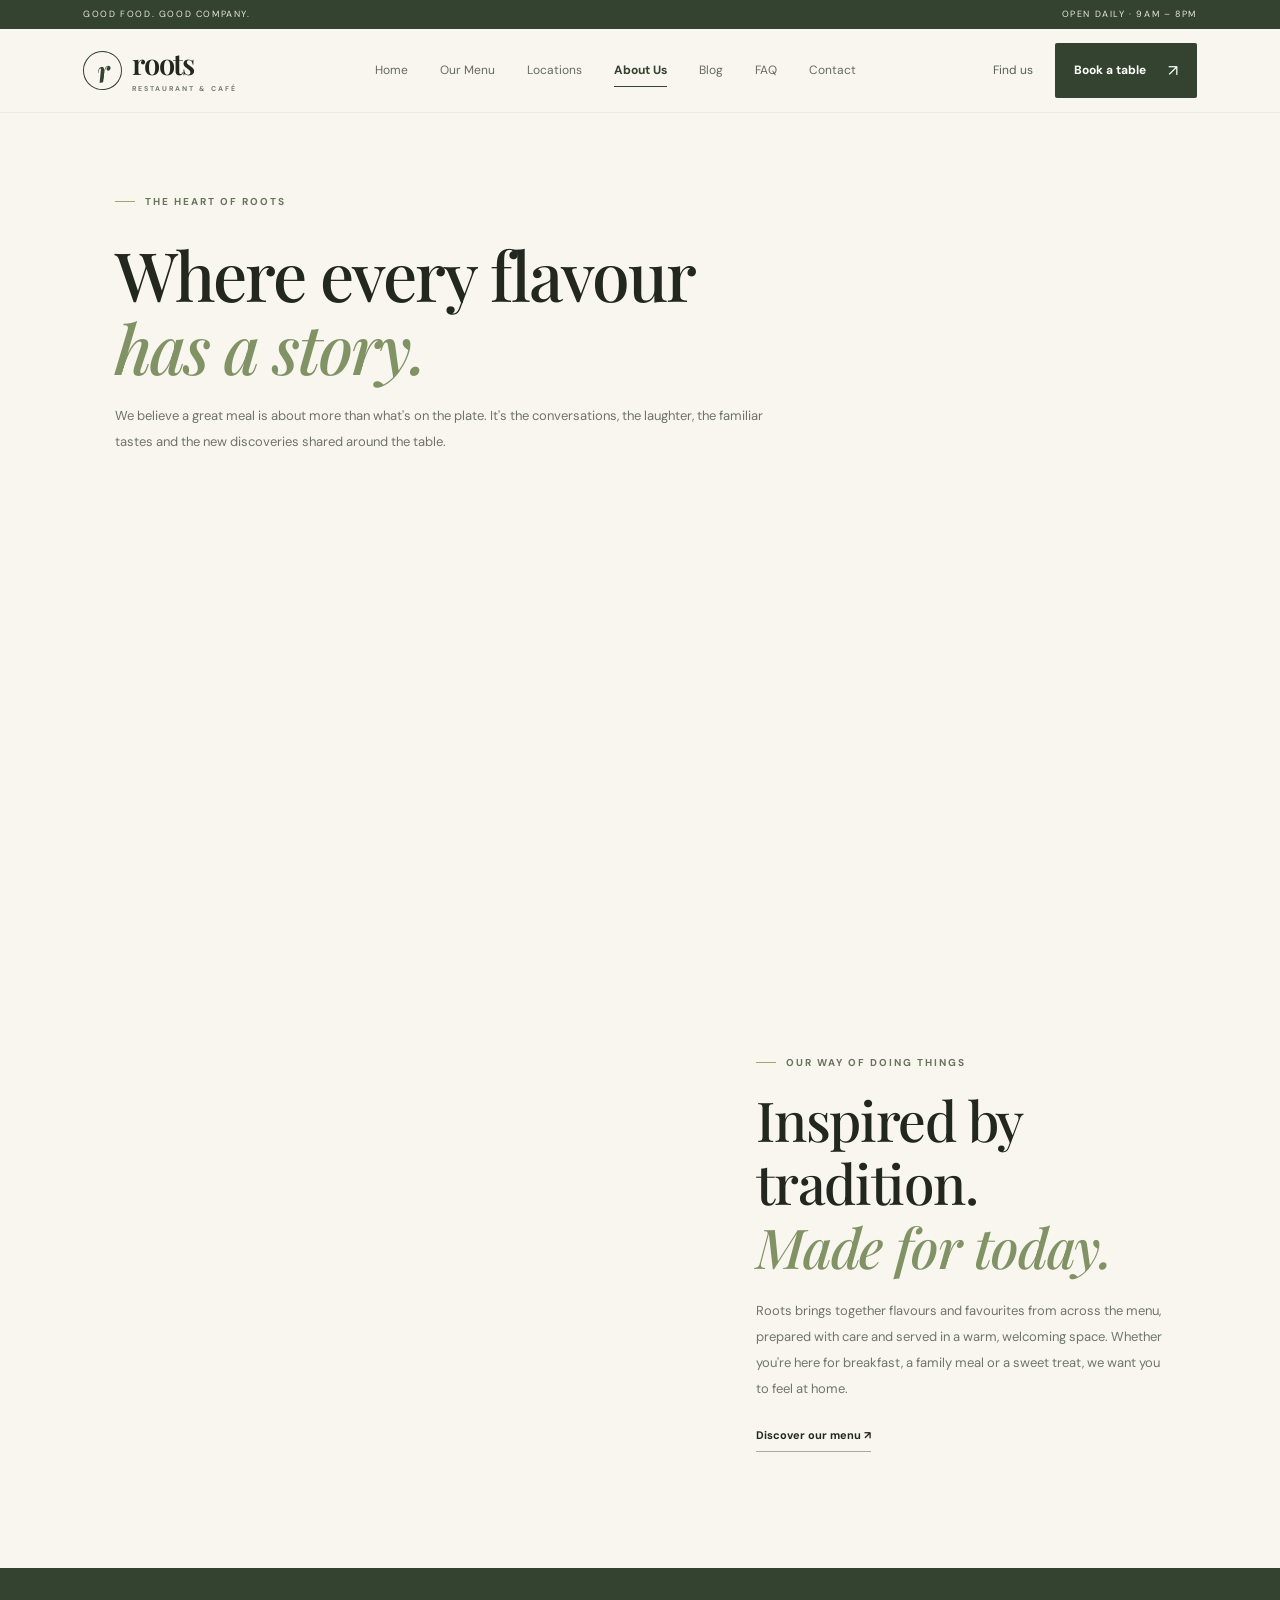
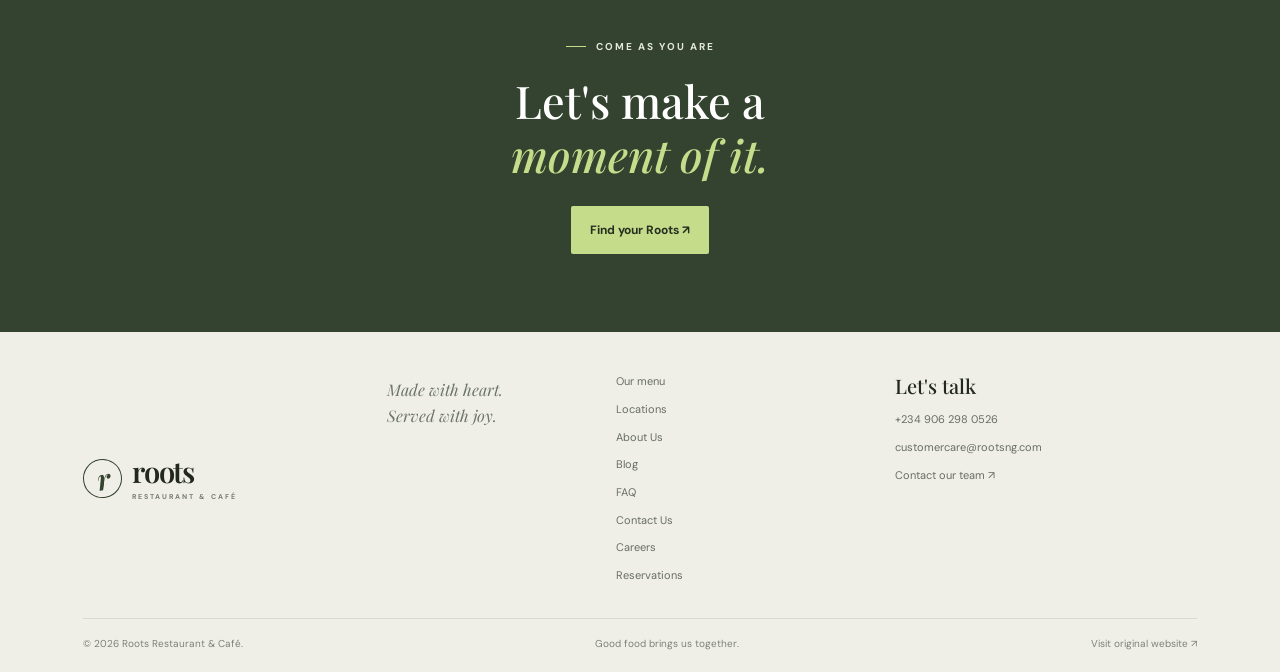
==== commit b0dbd798: "Update about.html" ====
--- a/about.html
+++ b/about.html
@@ -4,8 +4,8 @@
     <meta charset="utf-8">
     <meta content="width=device-width,initial-scale=1" name="viewport">
     <title>Our Story — Roots Restaurant & Café</title>
-    <link href="assets/css/style.css" rel="stylesheet">
-    <script defer="" src="assets/js/app.js"></script>
+    <link href="style.css" rel="stylesheet">
+    <script defer="" src="script.js"></script>
   </head>
   <body>
     <div class="announcement">
--- a/style.css
+++ b/style.css
@@ -0,0 +1,1862 @@
+@import url('https://fonts.googleapis.com/css2?family=DM+Sans:wght@400;500;600;700&family=Playfair+Display:ital,wght@0,500;0,600;0,700;1,500;1,600&display=swap');
+:root {
+    --ink:#22281f;
+    --green:#33432f;
+    --leaf:#c5dc8b;
+    --cream:#f8f6ef;
+    --muted:#74786d;
+    --line:#e2e2d8;
+    --serif:'Playfair Display',Georgia,serif;
+    --sans:'DM Sans',Arial,sans-serif
+}
+* {
+    box-sizing:border-box
+}
+html {
+    scroll-behavior:smooth
+}
+body {
+    margin:0;
+    background:var(--cream);
+    color:var(--ink);
+    font-family:var(--sans);
+    font-size:14px;
+    line-height:1.7
+}
+a {
+    color:inherit;
+    text-decoration:none
+}
+button,input,select,textarea {
+    font:inherit
+}
+button {
+    cursor:pointer
+}
+.announcement {
+    height:29px;
+    background:var(--green);
+    color:#e8eadf;
+    display:flex;
+    justify-content:space-between;
+    align-items:center;
+    padding:0 6.5%;
+    font-size:8px;
+    letter-spacing:1.6px
+}
+.header {
+    height:84px;
+    padding:0 6.5%;
+    display:flex;
+    align-items:center;
+    justify-content:space-between;
+    background:var(--cream);
+    position:relative;
+    z-index:10;
+    border-bottom:1px solid #333b2510
+}
+.logo {
+    display:flex;
+    align-items:center;
+    gap:10px;
+    font-family:var(--serif);
+    font-size:29px;
+    font-weight:600;
+    letter-spacing:-1.3px;
+    line-height:1
+}
+.logo-leaf {
+    display:grid;
+    place-items:center;
+    width:39px;
+    height:39px;
+    border:1px solid var(--green);
+    border-radius:50%;
+    color:var(--green);
+    font-size:29px;
+    font-style:italic;
+    transform:rotate(-10deg)
+}
+.logo small {
+    display:block;
+    font:700 7px var(--sans);
+    letter-spacing:2px;
+    margin-top:6px;
+    color:#777c70
+}
+.nav {
+    display:flex;
+    gap:32px;
+    align-items:center;
+    font-size:11px;
+    color:#666c60
+}
+.nav a {
+    padding:13px 0;
+    transition:color .2s
+}
+.nav a:hover,.nav a.active {
+    color:var(--green);
+    font-weight:700
+}
+.mobile-find-us {
+    display:none
+}
+.header-cta {
+    display:flex;
+    align-items:center;
+    gap:22px;
+    font-size:11px
+}
+.text-cta {
+    color:#596150
+}
+.button {
+    display:inline-flex;
+    align-items:center;
+    justify-content:center;
+    gap:22px;
+    padding:14px 19px;
+    border:0;
+    border-radius:2px;
+    font-size:11px;
+    font-weight:700;
+    transition:transform .2s,background .2s
+}
+.button:hover {
+    transform:translateY(-2px)
+}
+.button span {
+    font-size:16px;
+    font-weight:400
+}
+.button-dark {
+    background:var(--green);
+    color:#fff
+}
+.button-dark:hover {
+    background:#40543b
+}
+.button-green {
+    background:var(--leaf);
+    color:#263021
+}
+.button-green:hover {
+    background:#d4e8a5
+}
+.button-light {
+    background:#f8f6ef;
+    color:#293127
+}
+.menu-toggle {
+    display:none;
+    border:0;
+    background:none;
+    padding:8px
+}
+.menu-toggle i {
+    display:block;
+    width:23px;
+    height:2px;
+    background:var(--green);
+    margin:5px
+}
+.hero {
+    height:650px;
+    min-height:530px;
+    position:relative;
+    background:#303d2b;
+    color:white;
+    overflow:hidden
+}
+.hero-bg,.specials-image {
+    position:absolute;
+    inset:0;
+    background-size:cover;
+    background-position:center
+}
+.hero-bg {
+    background-image:url('https://images.unsplash.com/photo-1414235077428-338989a2e8c0?auto=format&fit=crop&w=2200&q=88');
+    background-position:center 56%;
+    transform:scale(1.02)
+}
+.hero-overlay {
+    position:absolute;
+    inset:0;
+    background:linear-gradient(90deg,rgba(21,32,21,.77),rgba(21,32,21,.36) 54%,rgba(21,32,21,.05)),linear-gradient(0deg,rgba(21,32,21,.25),transparent 45%)
+}
+.hero-content {
+    position:relative;
+    z-index:1;
+    padding:119px 0 0 12.2%;
+    max-width:740px
+}
+.kicker {
+    display:flex;
+    align-items:center;
+    gap:10px;
+    font-size:9px;
+    letter-spacing:2px;
+    font-weight:700;
+    color:#68735c
+}
+.kicker>span {
+    width:20px;
+    height:1px;
+    background:#95ad68;
+    display:inline-block
+}
+.kicker-light {
+    color:#e5e7dd
+}
+.kicker-light>span {
+    background:var(--leaf)
+}
+.hero h1,.page-hero h1,.about-hero h1 {
+    font:500 clamp(50px,6vw,80px)/1.08 var(--serif);
+    letter-spacing:-2px;
+    margin:27px 0 19px
+}
+.hero h1 em,.section h2 em,.specials h2 em,.location-heading h2 em,.page-hero h1 em,.callout h2 em,.about-hero h1 em,.experience-copy h2 em,.reservation-aside h3 em {
+    color:var(--leaf);
+    font-weight:500
+}
+.hero-content>p {
+    max-width:430px;
+    color:#e3e5dc;
+    font-size:13px;
+    line-height:1.95;
+    margin-bottom:27px
+}
+.hero-actions {
+    display:flex;
+    align-items:center;
+    gap:27px;
+    flex-wrap:wrap
+}
+.hero-link {
+    font-size:10px;
+    color:#f0f1eb;
+    border-bottom:1px solid #aab4a0;
+    padding-bottom:5px
+}
+.hero-link span {
+    margin-left:9px
+}
+.hero-caption {
+    position:absolute;
+    left:6.5%;
+    bottom:28px;
+    display:flex;
+    align-items:center;
+    gap:13px;
+    color:#e5e7dd;
+    font-size:8px;
+    letter-spacing:1.4px
+}
+.hero-caption>span:first-child {
+    font-size:14px;
+    color:var(--leaf)
+}
+.caption-line {
+    width:30px;
+    height:1px;
+    background:var(--leaf)
+}
+.hero-stamp {
+    position:absolute;
+    right:8%;
+    bottom:56px;
+    width:102px;
+    height:102px;
+    border:1px solid #ffffff8c;
+    border-radius:50%;
+    display:flex;
+    flex-direction:column;
+    align-items:center;
+    justify-content:center;
+    line-height:1.2;
+    transform:rotate(10deg);
+    font-size:8px;
+    letter-spacing:1.5px
+}
+.hero-stamp b {
+    font:500 24px var(--serif);
+    letter-spacing:0
+}
+.booking-strip {
+    padding:22px 12%;
+    display:flex;
+    justify-content:space-between;
+    align-items:center;
+    background:#eeefe6;
+    gap:20px
+}
+.strip-copy {
+    display:flex;
+    align-items:center;
+    gap:15px
+}
+.strip-icon {
+    font-size:25px;
+    color:#6e8750
+}
+.strip-copy b,.strip-copy small {
+    display:block
+}
+.strip-copy b {
+    font:500 19px var(--serif)
+}
+.strip-copy small {
+    font-size:10px;
+    color:#73786b;
+    margin-top:2px
+}
+.section {
+    width:82%;
+    max-width:1250px;
+    margin:0 auto
+}
+.menu-intro {
+    padding:100px 0 105px
+}
+.section-top {
+    display:grid;
+    grid-template-columns:1fr .75fr;
+    gap:10%;
+    align-items:end;
+    margin-bottom:37px
+}
+.section h2,.specials h2,.location-heading h2,.experience-copy h2,.newsletter h2 {
+    font:500 clamp(37px,4.4vw,55px)/1.15 var(--serif);
+    letter-spacing:-1.3px;
+    margin:17px 0 0
+}
+.section h2 em,.experience-copy h2 em {
+    color:#819365
+}
+.intro-text {
+    max-width:405px
+}
+.intro-text p,.experience-copy p {
+    font-size:12px;
+    color:#70766b;
+    line-height:2;
+    margin-bottom:20px
+}
+.under-link {
+    display:inline-flex;
+    align-items:center;
+    gap:20px;
+    padding-bottom:6px;
+    border-bottom:1px solid #a5ad9b;
+    font-size:10px;
+    font-weight:700
+}
+.under-link span {
+    font-size:16px
+}
+.category-grid {
+    display:grid;
+    grid-template-columns:repeat(3,1fr);
+    gap:22px
+}
+.category-card {
+    display:block;
+    min-width:0
+}
+.category-img {
+    height:290px;
+    background-size:cover;
+    background-position:center;
+    transition:transform .4s
+}
+.category-card:hover .category-img {
+    transform:scale(1.015)
+}
+.category-africana .category-img {
+    background-image:url('https://images.unsplash.com/photo-1604329760661-e71dc83f8f26?auto=format&fit=crop&w=900&q=85')
+}
+.category-breakfast .category-img {
+    background-image:url('https://images.unsplash.com/photo-1533089860892-a7c6f0a88666?auto=format&fit=crop&w=900&q=85')
+}
+.category-cakes .category-img {
+    background-image:url('https://images.unsplash.com/photo-1578985545062-69928b1d9587?auto=format&fit=crop&w=900&q=85')
+}
+.category-number {
+    display:block;
+    margin-top:17px;
+    font-size:8px;
+    letter-spacing:1.5px;
+    color:#7a8173;
+    font-weight:700
+}
+.category-bottom {
+    display:flex;
+    justify-content:space-between;
+    align-items:center;
+    margin-top:4px
+}
+.category-bottom h3 {
+    font:500 27px var(--serif);
+    margin:0
+}
+.category-bottom span {
+    font-size:18px;
+    color:#788b5d
+}
+.category-card p {
+    font-size:10px;
+    color:#767b70;
+    margin:4px 0 0
+}
+.specials {
+    height:425px;
+    position:relative;
+    color:white;
+    overflow:hidden;
+    background:#2b382a
+}
+.specials-image {
+    background-image:url('https://images.unsplash.com/photo-1559339352-11d035aa65de?auto=format&fit=crop&w=1900&q=85');
+    background-position:center 50%
+}
+.specials:after {
+    content:"";
+    position:absolute;
+    inset:0;
+    background:linear-gradient(90deg,rgba(23,34,22,.83),rgba(23,34,22,.22))
+}
+.specials-content {
+    position:relative;
+    z-index:1;
+    padding:75px 0 0 12.2%;
+    max-width:650px
+}
+.specials h2 {
+    font-size:47px;
+    margin:20px 0
+}
+.specials-content p {
+    max-width:380px;
+    color:#e0e4d9;
+    font-size:11px;
+    line-height:2;
+    margin-bottom:23px
+}
+.experience {
+    display:grid;
+    grid-template-columns:1.05fr .8fr;
+    gap:10%;
+    align-items:center;
+    padding-top:100px;
+    padding-bottom:100px
+}
+.experience-image {
+    min-height:430px;
+    background:url('https://images.unsplash.com/photo-1552566626-52f8b828add9?auto=format&fit=crop&w=1200&q=85') center/cover
+}
+.experience-copy {
+    max-width:420px
+}
+.experience-copy h2 {
+    margin-bottom:20px
+}
+.locations {
+    background:var(--green);
+    color:#fff;
+    padding:75px 0 85px
+}
+.locations .section {
+    width:82%
+}
+.location-heading {
+    display:flex;
+    justify-content:space-between;
+    align-items:end;
+    gap:30px;
+    margin-bottom:38px
+}
+.location-heading h2 {
+    font-size:47px;
+    margin:16px 0 0
+}
+.location-heading h2 em {
+    color:var(--leaf)
+}
+.location-heading p {
+    max-width:310px;
+    font-size:11px;
+    line-height:1.9;
+    color:#d1d8c9;
+    margin:0 0 5px
+}
+.location-grid {
+    display:grid;
+    grid-template-columns:repeat(3,1fr);
+    gap:0;
+    margin-bottom:35px;
+    border-top:1px solid #ffffff35;
+    border-bottom:1px solid #ffffff35
+}
+.location-grid article {
+    padding:24px 22px 26px 0
+}
+.location-grid article+article {
+    border-left:1px solid #ffffff35;
+    padding-left:25px
+}
+.location-num {
+    color:var(--leaf);
+    font-size:9px;
+    letter-spacing:1.5px
+}
+.location-grid h3 {
+    font:500 28px var(--serif);
+    margin:9px 0
+}
+.location-grid p {
+    font-size:10px;
+    color:#d0d7ca;
+    line-height:1.9;
+    margin-bottom:18px
+}
+.location-grid a {
+    display:block;
+    font-size:10px;
+    color:var(--leaf);
+    margin-top:9px
+}
+.newsletter {
+    display:grid;
+    grid-template-columns:1fr .8fr;
+    gap:10%;
+    align-items:center;
+    padding-top:80px;
+    padding-bottom:80px
+}
+.newsletter h2 {
+    font-size:43px
+}
+.newsletter h2 em {
+    color:#829465
+}
+.newsletter>div>p {
+    font-size:11px;
+    color:#73786e;
+    max-width:370px;
+    margin-top:16px
+}
+.newsletter form {
+    width:100%;
+    max-width:400px
+}
+.newsletter form label {
+    font-size:10px;
+    font-weight:700
+}
+.email-row {
+    display:flex;
+    border-bottom:1px solid #aeb3a7;
+    margin:8px 0 10px
+}
+.email-row input {
+    flex:1;
+    min-width:0;
+    padding:12px 0;
+    border:0;
+    background:transparent;
+    outline:0;
+    font-size:11px
+}
+.email-row button {
+    border:0;
+    background:transparent;
+    color:#5d7545;
+    font-size:22px
+}
+.newsletter form small {
+    font-size:9px;
+    color:#858a80
+}
+.footer {
+    background:#efefe7;
+    padding:40px 6.5% 20px
+}
+.footer-main {
+    display:grid;
+    grid-template-columns:1.1fr .8fr 1fr 1.2fr;
+    gap:28px;
+    padding-bottom:33px
+}
+.footer-main>p {
+    font:italic 16px/1.6 var(--serif);
+    color:#6d7566;
+    margin:5px 0
+}
+.footer-links,.footer-contact {
+    display:flex;
+    flex-direction:column;
+    gap:9px;
+    font-size:10px;
+    color:#686e61
+}
+.footer-contact b {
+    font:500 20px var(--serif);
+    color:var(--ink);
+    margin-bottom:2px
+}
+.footer-bottom {
+    border-top:1px solid #d8dbd0;
+    padding-top:16px;
+    display:flex;
+    justify-content:space-between;
+    gap:15px;
+    font-size:9px;
+    color:#7c8276
+}
+.page-hero {
+    background:#eeefe6;
+    padding:73px 9% 55px
+}
+.page-hero h1 {
+    font-size:64px;
+    margin:20px 0 14px
+}
+.page-hero h1 em {
+    color:#819365
+}
+.page-hero>p {
+    font-size:12px;
+    color:#6f756a;
+    max-width:510px
+}
+.menu-tabs {
+    display:flex;
+    flex-wrap:wrap;
+    gap:10px;
+    margin-top:30px
+}
+.menu-tabs a {
+    padding:10px 15px;
+    background:#fff;
+    border:1px solid #e0e2d8;
+    font-size:10px;
+    transition:background .2s
+}
+.menu-tabs a:hover {
+    background:var(--leaf)
+}
+.dishes-section {
+    padding-top:60px;
+    padding-bottom:30px;
+    scroll-margin-top:25px
+}
+.dish-heading {
+    margin-bottom:25px
+}
+.dish-heading h2 {
+    font-size:37px;
+    margin:12px 0 4px
+}
+.dish-heading h2 em {
+    color:#819365
+}
+.dish-heading p {
+    font-size:11px;
+    color:#777d72;
+    margin:0
+}
+.dish-grid {
+    display:grid;
+    grid-template-columns:1fr 1fr;
+    gap:24px
+}
+.dish {
+    display:grid;
+    grid-template-columns:190px 1fr;
+    gap:20px;
+    align-items:center;
+    background:#fff;
+    padding:13px
+}
+.dish-img {
+    height:150px;
+    background-size:cover;
+    background-position:center
+}
+.dish-breakfast {
+    background-image:url('https://images.unsplash.com/photo-1533089860892-a7c6f0a88666?auto=format&fit=crop&w=600&q=80')
+}
+.dish-pancakes {
+    background-image:url('https://images.unsplash.com/photo-1528207776546-365bb710ee93?auto=format&fit=crop&w=600&q=80')
+}
+.dish-rice {
+    background-image:url('https://images.unsplash.com/photo-1604329760661-e71dc83f8f26?auto=format&fit=crop&w=600&q=80')
+}
+.dish-soup {
+    background-image:url('https://images.unsplash.com/photo-1547592180-85f173990554?auto=format&fit=crop&w=600&q=80')
+}
+.dish-pasta {
+    background-image:url('https://images.unsplash.com/photo-1473093295043-cdd812d0e601?auto=format&fit=crop&w=600&q=80')
+}
+.dish-chicken {
+    background-image:url('https://images.unsplash.com/photo-1532550907401-a500c9a57435?auto=format&fit=crop&w=600&q=80')
+}
+.dish-noodles {
+    background-image:url('https://images.unsplash.com/photo-1569718212165-3a8278d5f624?auto=format&fit=crop&w=600&q=80')
+}
+.dish-asian {
+    background-image:url('https://images.unsplash.com/photo-1512058564366-18510be2db19?auto=format&fit=crop&w=600&q=80')
+}
+.dish-cake {
+    background-image:url('https://images.unsplash.com/photo-1578985545062-69928b1d9587?auto=format&fit=crop&w=600&q=80')
+}
+.dish-dessert {
+    background-image:url('https://images.unsplash.com/photo-1488477181946-6428a0291777?auto=format&fit=crop&w=600&q=80')
+}
+.dish-drink {
+    background-image:url('https://images.unsplash.com/photo-1513558161293-cdaf765edfd7?auto=format&fit=crop&w=600&q=80')
+}
+.dish-coffee {
+    background-image:url('https://images.unsplash.com/photo-1509042239860-f550ce710b93?auto=format&fit=crop&w=600&q=80')
+}
+.dish h3 {
+    font:500 21px var(--serif);
+    margin:0 0 6px
+}
+.dish p {
+    font-size:10px;
+    color:#74796e;
+    margin:0 0 10px
+}
+.dish span {
+    font-size:9px;
+    color:#7b8b5d
+}
+.callout {
+    background:var(--green);
+    color:#fff;
+    text-align:center;
+    padding:70px 20px 78px
+}
+.callout h2 {
+    font:500 45px/1.2 var(--serif);
+    margin:18px 0 25px
+}
+.callout h2 em {
+    color:var(--leaf)
+}
+.callout .kicker {
+    justify-content:center
+}
+.locations-page {
+    padding-top:65px;
+    padding-bottom:85px
+}
+.location-feature {
+    display:grid;
+    grid-template-columns:1fr 1fr;
+    gap:8%;
+    align-items:center;
+    margin-bottom:65px
+}
+.location-photo {
+    min-height:360px;
+    background:url('https://images.unsplash.com/photo-1559339352-11d035aa65de?auto=format&fit=crop&w=1000&q=85') center/cover
+}
+.location-feature-copy h2 {
+    font:500 39px/1.2 var(--serif);
+    margin:16px 0
+}
+.location-feature-copy h2 em {
+    color:#819365
+}
+.location-feature-copy p {
+    font-size:11px;
+    color:#71776c;
+    line-height:2;
+    margin-bottom:22px
+}
+.location-cards {
+    display:grid;
+    grid-template-columns:repeat(3,1fr);
+    gap:18px
+}
+.location-cards article {
+    background:#fff;
+    padding:23px;
+    border:1px solid var(--line);
+    scroll-margin-top:30px
+}
+.location-card-top {
+    display:flex;
+    justify-content:space-between;
+    color:#7b856b;
+    font-size:8px;
+    letter-spacing:1.4px
+}
+.location-pin {
+    font-size:20px;
+    color:#82975f
+}
+.location-cards h3 {
+    font:500 30px var(--serif);
+    margin:15px 0 8px
+}
+.location-cards p {
+    font-size:10px;
+    color:#6f756a;
+    line-height:1.9;
+    min-height:40px
+}
+.location-cards a {
+    display:block;
+    color:#5b7043;
+    font-size:10px;
+    font-weight:700;
+    margin-top:12px
+}
+.location-note {
+    font-size:9px;
+    color:#777d72;
+    margin-top:20px
+}
+.about-hero {
+    padding:80px 9% 70px
+}
+.about-hero h1 {
+    font-size:68px
+}
+.about-hero h1 em {
+    color:#819365
+}
+.about-hero>p {
+    font-size:13px;
+    line-height:2;
+    color:#6e7469;
+    max-width:650px
+}
+.about-wide-image {
+    height:400px;
+    margin-top:38px;
+    background:url('https://images.unsplash.com/photo-1559339352-11d035aa65de?auto=format&fit=crop&w=1800&q=85') center/cover
+}
+.about-experience {
+    padding-top:75px
+}
+.reservation-section {
+    display:grid;
+    grid-template-columns:minmax(0,1fr) 320px;
+    gap:55px;
+    padding-top:55px;
+    padding-bottom:90px
+}
+.reservation-form {
+    background:#fff;
+    border:1px solid var(--line);
+    padding:30px
+}
+.reservation-form h2 {
+    font:500 30px var(--serif);
+    margin:0 0 5px
+}
+.form-intro {
+    font-size:11px;
+    color:#74796e;
+    margin-bottom:25px
+}
+.reservation-grid {
+    display:grid;
+    grid-template-columns:1fr 1fr;
+    gap:0 17px
+}
+.reservation-form label {
+    display:block;
+    font-size:10px;
+    font-weight:700;
+    margin-bottom:15px
+}
+.reservation-form input,.reservation-form select,.reservation-form textarea {
+    display:block;
+    width:100%;
+    padding:12px;
+    border:1px solid var(--line);
+    background:white;
+    border-radius:0;
+    margin-top:7px;
+    font-size:11px;
+    color:var(--ink)
+}
+.reservation-form .full-field {
+    grid-column:1/-1
+}
+.form-note {
+    font-size:9px;
+    color:#797f73;
+    margin:16px 0 0
+}
+.reservation-aside {
+    background:#eeefe6;
+    padding:23px;
+    height:max-content
+}
+.reservation-aside-image {
+    height:180px;
+    background:url('https://images.unsplash.com/photo-1414235077428-338989a2e8c0?auto=format&fit=crop&w=700&q=80') center/cover;
+    margin:-23px -23px 25px
+}
+.reservation-aside h3 {
+    font:500 28px/1.25 var(--serif);
+    margin:13px 0
+}
+.reservation-aside h3 em {
+    color:#819365
+}
+.reservation-aside p,.reservation-aside small {
+    font-size:10px;
+    color:#73796e;
+    line-height:1.9
+}
+.reservation-aside>a {
+    display:block;
+    font-size:10px;
+    color:#52673d;
+    font-weight:700;
+    margin-top:12px
+}
+.reservation-aside small {
+    display:block;
+    margin-top:22px
+}
+.toast {
+    position:fixed;
+    bottom:22px;
+    left:50%;
+    transform:translate(-50%,20px);
+    background:var(--green);
+    color:#fff;
+    padding:13px 19px;
+    font-size:11px;
+    z-index:50;
+    opacity:0;
+    pointer-events:none;
+    transition:.25s;
+    max-width:calc(100% - 30px);
+    box-shadow:0 8px 30px #0002
+}
+.toast.show {
+    opacity:1;
+    transform:translate(-50%,0)
+}
+@media(max-width:1000px) {
+    .header {
+        padding:0 4%;
+        height:75px
+    }
+    .nav {
+        gap:18px
+    }
+    .header-cta {
+        gap:12px
+    }
+    .section {
+        width:88%
+    }
+    .hero-content,.specials-content {
+        padding-left:8%
+    }
+    .category-img {
+        height:240px
+    }
+    .dish {
+        grid-template-columns:135px 1fr;
+        gap:13px
+    }
+    .dish-img {
+        height:135px
+    }
+    .footer-main {
+        grid-template-columns:1fr 1fr;
+        gap:25px
+    }
+    .locations .section {
+        width:88%
+    }
+}
+@media(max-width:760px) {
+    .announcement {
+        padding:0 5%;
+        font-size:7px;
+        letter-spacing:1px
+    }
+    .header {
+        height:70px;
+        padding:0 5%
+    }
+    .logo {
+        font-size:26px
+    }
+    .logo-leaf {
+        width:34px;
+        height:34px;
+        font-size:25px
+    }
+    .menu-toggle {
+        display:block;
+        order:3
+    }
+    .header-cta {
+        margin-left:auto;
+        margin-right:12px
+    }
+    .header-cta .text-cta {
+        display:none
+    }
+    .header-cta .button {
+        padding:11px 12px;
+        font-size:10px;
+        gap:9px
+    }
+    .nav {
+        display:none;
+        position:absolute;
+        top:69px;
+        left:0;
+        right:0;
+        background:var(--cream);
+        padding:10px 5% 20px;
+        box-shadow:0 15px 25px #0000000b;
+        flex-direction:column;
+        align-items:stretch;
+        gap:0;
+        border-bottom:1px solid var(--line)
+    }
+    .nav.open {
+        display:flex
+    }
+    .nav a {
+        padding:13px 0;
+        border-bottom:1px solid var(--line)
+    }
+    .nav .mobile-find-us {
+        display:block
+    }
+    .hero {
+        height:600px;
+        min-height:530px
+    }
+    .hero-content {
+        padding:112px 7% 0
+    }
+    .hero h1 {
+        font-size:clamp(51px,9vw,68px)
+    }
+    .hero-stamp {
+        width:75px;
+        height:75px;
+        right:6%;
+        bottom:65px;
+        font-size:6px
+    }
+    .hero-stamp b {
+        font-size:18px
+    }
+    .booking-strip {
+        padding:20px 6%;
+        gap:12px
+    }
+    .strip-copy {
+        gap:10px
+    }
+    .strip-copy b {
+        font-size:16px
+    }
+    .strip-copy small {
+        font-size:9px
+    }
+    .booking-strip .button {
+        font-size:9px;
+        padding:12px;
+        gap:8px;
+        white-space:nowrap
+    }
+    .menu-intro {
+        padding:75px 0
+    }
+    .section-top {
+        grid-template-columns:1fr;
+        gap:22px
+    }
+    .category-grid {
+        gap:15px
+    }
+    .category-img {
+        height:205px
+    }
+    .category-bottom h3 {
+        font-size:22px
+    }
+    .specials-content {
+        padding:75px 7% 0
+    }
+    .specials h2 {
+        font-size:41px
+    }
+    .experience {
+        grid-template-columns:1fr;
+        gap:30px;
+        padding-top:70px;
+        padding-bottom:70px
+    }
+    .experience-image {
+        min-height:330px
+    }
+    .location-heading {
+        align-items:start;
+        flex-direction:column;
+        gap:14px
+    }
+    .location-grid article {
+        padding-right:12px
+    }
+    .location-grid article+article {
+        padding-left:14px
+    }
+    .location-grid h3 {
+        font-size:24px
+    }
+    .newsletter {
+        grid-template-columns:1fr;
+        gap:25px;
+        padding-top:65px;
+        padding-bottom:65px
+    }
+    .footer-main {
+        grid-template-columns:1fr 1fr
+    }
+    .footer-bottom {
+        flex-wrap:wrap
+    }
+    .page-hero {
+        padding:58px 7% 45px
+    }
+    .page-hero h1 {
+        font-size:53px
+    }
+    .dish-grid {
+        grid-template-columns:1fr
+    }
+    .dish {
+        grid-template-columns:180px 1fr
+    }
+    .location-feature {
+        grid-template-columns:1fr;
+        gap:25px
+    }
+    .location-photo {
+        min-height:300px
+    }
+    .location-cards {
+        grid-template-columns:1fr 1fr
+    }
+    .about-hero {
+        padding:60px 7%
+    }
+    .about-hero h1 {
+        font-size:57px
+    }
+    .about-wide-image {
+        height:300px
+    }
+    .reservation-section {
+        grid-template-columns:1fr;
+        gap:25px
+    }
+    .reservation-aside {
+        max-width:none
+    }
+}
+@media(max-width:520px) {
+    .announcement {
+        font-size:6px;
+        letter-spacing:.8px
+    }
+    .header {
+        height:65px
+    }
+    .nav {
+        top:64px
+    }
+    .logo {
+        font-size:24px;
+        gap:7px
+    }
+    .logo small {
+        font-size:6px;
+        letter-spacing:1.5px
+    }
+    .logo-leaf {
+        width:31px;
+        height:31px;
+        font-size:23px
+    }
+    .header-cta .button {
+        padding:10px;
+        font-size:9px
+    }
+    .hero {
+        height:590px
+    }
+    .hero-content {
+        padding:105px 7% 0
+    }
+    .hero h1 {
+        font-size:51px;
+        letter-spacing:-1.5px
+    }
+    .hero-content>p {
+        font-size:12px
+    }
+    .hero-actions {
+        gap:17px
+    }
+    .hero-link {
+        font-size:9px
+    }
+    .hero-stamp {
+        display:none
+    }
+    .hero-caption {
+        left:7%;
+        bottom:22px;
+        font-size:7px
+    }
+    .booking-strip {
+        align-items:start;
+        flex-direction:column;
+        padding:20px 6%
+    }
+    .strip-copy small {
+        font-size:9px
+    }
+    .section {
+        width:88%
+    }
+    .menu-intro {
+        padding:62px 0
+    }
+    .section h2 {
+        font-size:40px
+    }
+    .category-grid {
+        grid-template-columns:1fr;
+        gap:28px
+    }
+    .category-img {
+        height:270px
+    }
+    .category-bottom h3 {
+        font-size:26px
+    }
+    .specials {
+        height:410px
+    }
+    .specials-content {
+        padding:68px 7% 0
+    }
+    .specials h2 {
+        font-size:38px
+    }
+    .experience-image {
+        min-height:270px
+    }
+    .experience-copy h2 {
+        font-size:39px
+    }
+    .locations {
+        padding:60px 0
+    }
+    .location-heading h2 {
+        font-size:43px
+    }
+    .location-grid {
+        grid-template-columns:1fr
+    }
+    .location-grid article,.location-grid article+article {
+        padding:20px 0;
+        border-left:0;
+        border-bottom:1px solid #ffffff35
+    }
+    .location-grid article:last-child {
+        border-bottom:0
+    }
+    .location-grid h3 {
+        font-size:27px
+    }
+    .newsletter h2 {
+        font-size:40px
+    }
+    .footer-main {
+        grid-template-columns:1fr;
+        gap:22px
+    }
+    .footer-main>p {
+        font-size:14px
+    }
+    .footer-bottom {
+        font-size:8px;
+        line-height:1.7
+    }
+    .page-hero {
+        padding:52px 7% 38px
+    }
+    .page-hero h1 {
+        font-size:45px;
+        letter-spacing:-1.5px
+    }
+    .menu-tabs {
+        gap:7px
+    }
+    .menu-tabs a {
+        padding:9px 10px;
+        font-size:9px
+    }
+    .dishes-section {
+        padding-top:45px
+    }
+    .dish-heading h2 {
+        font-size:33px
+    }
+    .dish {
+        grid-template-columns:115px 1fr;
+        gap:12px;
+        padding:9px
+    }
+    .dish-img {
+        height:125px
+    }
+    .dish h3 {
+        font-size:18px
+    }
+    .dish p {
+        font-size:9px
+    }
+    .dish span {
+        font-size:8px
+    }
+    .callout {
+        padding:55px 15px
+    }
+    .callout h2 {
+        font-size:39px
+    }
+    .location-cards {
+        grid-template-columns:1fr
+    }
+    .location-cards article {
+        padding:22px
+    }
+    .location-photo {
+        min-height:250px
+    }
+    .location-feature-copy h2 {
+        font-size:35px
+    }
+    .about-hero {
+        padding:52px 7%
+    }
+    .about-hero h1 {
+        font-size:47px
+    }
+    .about-wide-image {
+        height:240px
+    }
+    .reservation-section {
+        padding-top:35px;
+        padding-bottom:60px
+    }
+    .reservation-form {
+        padding:20px
+    }
+    .reservation-grid {
+        grid-template-columns:1fr
+    }
+    .reservation-form .full-field {
+        grid-column:auto
+    }
+    .reservation-aside-image {
+        height:150px
+    }
+}
+@media(prefers-reduced-motion:reduce) {
+    html {
+        scroll-behavior:auto
+    }
+    *,*:before,*:after {
+        transition:none!important
+    }
+}
+/* Additional pages and mobile interaction refinements */
+.page-content {
+    width:82%;
+    max-width:1150px;
+    margin:0 auto;
+    padding:70px 0 90px
+}
+.page-lead {
+    max-width:650px;
+    color:#6f756a;
+    font-size:13px;
+    line-height:2
+}
+.content-grid {
+    display:grid;
+    grid-template-columns:repeat(3,minmax(0,1fr));
+    gap:22px;
+    margin-top:35px
+}
+.content-card {
+    background:#fff;
+    padding:25px;
+    border:1px solid #e8e8df
+}
+.content-card h2,.content-card h3 {
+    font:500 25px var(--serif);
+    margin:8px 0
+}
+.content-card p {
+    font-size:11px;
+    color:#71776c;
+    line-height:1.9
+}
+.content-card a {
+    display:inline-block;
+    margin-top:10px;
+    font-size:10px;
+    font-weight:700;
+    border-bottom:1px solid #a5ad9b;
+    padding-bottom:5px
+}
+.eyebrow {
+    font-size:9px;
+    font-weight:700;
+    letter-spacing:1.8px;
+    color:#819365
+}
+.contact-grid {
+    display:grid;
+    grid-template-columns:.9fr 1.1fr;
+    gap:45px;
+    align-items:start
+}
+.contact-list {
+    display:grid;
+    gap:14px;
+    margin-top:25px
+}
+.contact-item {
+    padding:18px 0;
+    border-bottom:1px solid var(--line)
+}
+.contact-item b {
+    display:block;
+    font:500 21px var(--serif);
+    margin-bottom:4px
+}
+.contact-item p,.contact-item a {
+    font-size:11px;
+    color:#6f756a;
+    margin:0
+}
+.simple-form {
+    background:#fff;
+    padding:28px;
+    border:1px solid #e8e8df
+}
+.simple-form label {
+    display:block;
+    font-size:10px;
+    font-weight:700;
+    margin:13px 0 5px
+}
+.simple-form input,.simple-form select,.simple-form textarea {
+    width:100%;
+    padding:12px;
+    border:1px solid #dfe1d7;
+    background:#fcfcf8;
+    border-radius:2px;
+    font-size:11px
+}
+.simple-form textarea {
+    min-height:110px;
+    resize:vertical
+}
+.simple-form button {
+    margin-top:17px
+}
+.faq-list {
+    max-width:850px;
+    margin-top:35px
+}
+.faq-list details {
+    border-bottom:1px solid var(--line);
+    padding:20px 0
+}
+.faq-list summary {
+    cursor:pointer;
+    font:500 21px var(--serif);
+    list-style:none;
+    display:flex;
+    justify-content:space-between;
+    gap:18px
+}
+.faq-list summary:after {
+    content:'+';
+    font:400 20px var(--sans);
+    color:#819365
+}
+.faq-list details[open] summary:after {
+    content:'−'
+}
+.faq-list details p {
+    font-size:12px;
+    line-height:2;
+    color:#6f756a;
+    max-width:740px
+}
+.blog-card {
+    padding:0 0 22px;
+    background:#fff;
+    border:1px solid #e8e8df;
+    overflow:hidden
+}
+.blog-image {
+    height:190px;
+    background-size:cover;
+    background-position:center
+}
+.blog-card>div:last-child {
+    padding:20px
+}
+.blog-card h2 {
+    font:500 25px/1.3 var(--serif);
+    margin:10px 0
+}
+.blog-card p {
+    font-size:11px;
+    color:#71776c;
+    line-height:1.9
+}
+.career-note {
+    padding:25px;
+    background:#eeefe6;
+    margin-top:28px
+}
+.career-note h2 {
+    font:500 29px var(--serif);
+    margin:0 0 8px
+}
+.career-note p {
+    font-size:11px;
+    color:#6f756a
+}
+.form-note {
+    font-size:10px;
+    color:#777d71;
+    margin-top:10px
+}
+.page-banner {
+    background:var(--green);
+    color:white;
+    padding:55px 9%;
+    margin-top:10px
+}
+.page-banner h2 {
+    font:500 38px var(--serif);
+    margin:0 0 10px
+}
+.page-banner p {
+    font-size:11px;
+    color:#d5dccd;
+    max-width:580px
+}
+.page-banner .button {
+    margin-top:12px
+}
+@media(hover:hover) and (pointer:fine) {
+    .category-card:hover .category-img {
+        transform:scale(1.015)
+    }
+}
+@media(hover:none),(pointer:coarse) {
+    .category-card:hover .category-img {
+        transform:none
+    }
+    .category-img,.dish-img,.blog-image {
+        transform:none!important;
+        transition:none!important
+    }
+}
+@media(max-width:760px) {
+    .page-content {
+        width:88%;
+        padding:48px 0 65px
+    }
+    .content-grid {
+        grid-template-columns:1fr;
+        gap:15px
+    }
+    .contact-grid {
+        grid-template-columns:1fr;
+        gap:25px
+    }
+    .simple-form {
+        padding:20px
+    }
+    .blog-image {
+        height:210px
+    }
+    .faq-list summary {
+        font-size:19px
+    }
+    .page-banner {
+        padding:40px 7%
+    }
+    .page-banner h2 {
+        font-size:31px
+    }
+    .nav {
+        max-height:calc(100vh - 80px);
+        overflow-y:auto;
+        gap:0
+    }
+    .nav a {
+        padding:12px 0
+    }
+    .header-cta .button {
+        white-space:nowrap
+    }
+}
+/* Accessibility refinement: slightly larger text for easier reading */
+body {
+    font-size:15px
+}
+.announcement {
+    font-size:9px
+}
+.nav,.header-cta {
+    font-size:12px
+}
+.button {
+    font-size:12px
+}
+.kicker {
+    font-size:10px
+}
+.hero-content>p {
+    font-size:14px
+}
+.hero-link {
+    font-size:11px
+}
+.hero-caption {
+    font-size:9px
+}
+.hero-stamp {
+    font-size:9px
+}
+.strip-copy small {
+    font-size:11px
+}
+.intro-text p,.experience-copy p {
+    font-size:13px
+}
+.under-link {
+    font-size:11px
+}
+.category-number {
+    font-size:9px
+}
+.category-card p {
+    font-size:11px
+}
+.specials-content p {
+    font-size:12px
+}
+.location-heading p {
+    font-size:12px
+}
+.location-grid p,.location-grid a {
+    font-size:11px
+}
+.newsletter>div>p {
+    font-size:12px
+}
+.newsletter form label {
+    font-size:11px
+}
+.email-row input {
+    font-size:12px
+}
+.newsletter form small {
+    font-size:10px
+}
+.footer-links,.footer-contact {
+    font-size:11px
+}
+.footer-bottom {
+    font-size:10px
+}
+.page-hero>p,.page-lead {
+    font-size:14px
+}
+.menu-tabs a {
+    font-size:11px
+}
+.dish p {
+    font-size:11px
+}
+.dish span {
+    font-size:10px
+}
+.location-cards p,.location-cards a {
+    font-size:12px
+}
+.location-note {
+    font-size:10px
+}
+.reservation-form label,.simple-form label {
+    font-size:11px
+}
+.form-intro,.reservation-form input,.reservation-form select,.reservation-form textarea,.simple-form input,.simple-form select,.simple-form textarea {
+    font-size:12px
+}
+.form-note {
+    font-size:11px
+}
+.reservation-aside p,.reservation-aside small,.reservation-aside>a {
+    font-size:11px
+}
+.content-card p,.blog-card p,.career-note p {
+    font-size:12px
+}
+.content-card a {
+    font-size:11px
+}
+.eyebrow {
+    font-size:10px
+}
+.contact-item p,.contact-item a {
+    font-size:12px
+}
+.page-banner p {
+    font-size:12px
+}
+@media(max-width:760px) {
+    .announcement {
+        font-size:8px
+    }
+    .header-cta .button {
+        font-size:11px
+    }
+    .hero-content>p {
+        font-size:14px
+    }
+    .strip-copy small {
+        font-size:10px
+    }
+    .booking-strip .button {
+        font-size:10px
+    }
+    .hero-link {
+        font-size:10px
+    }
+    .footer-bottom {
+        font-size:9px
+    }
+}
+@media(max-width:520px) {
+    .announcement {
+        font-size:7px
+    }
+    .hero-content>p {
+        font-size:13px
+    }
+    .menu-tabs a {
+        font-size:10px
+    }
+    .dish p {
+        font-size:11px
+    }
+    .dish span {
+        font-size:9px
+    }
+    .footer-bottom {
+        font-size:9px
+    }
+}
+
+
+/* Polished navigation underline and subtle entrance animations */
+.nav a {
+    position:relative;
+    text-decoration:none;
+}
+.nav a::after {
+    content:"";
+    position:absolute;
+    left:0;
+    right:0;
+    bottom:7px;
+    height:1px;
+    background:var(--green);
+    transform:scaleX(0);
+    transform-origin:left center;
+    transition:transform .24s ease;
+}
+.nav a:hover::after,
+.nav a:focus-visible::after,
+.nav a.active::after {
+    transform:scaleX(1);
+}
+.nav a:focus-visible {
+    outline:2px solid var(--green);
+    outline-offset:4px;
+}
+.button, .category-card, .blog-card, .location-card, .content-card {
+    transition:transform .25s ease, box-shadow .25s ease, background-color .25s ease;
+}
+.category-card:hover, .blog-card:hover, .location-card:hover, .content-card:hover {
+    transform:translateY(-3px);
+}
+.js-motion .motion-reveal {
+    opacity:0;
+    transform:translateY(18px);
+    transition:opacity .65s ease, transform .65s cubic-bezier(.2,.65,.3,1);
+}
+.js-motion .motion-reveal.is-visible {
+    opacity:1;
+    transform:translateY(0);
+}
+.hero-content {
+    animation:rootsHeroEnter .8s ease-out both;
+}
+@keyframes rootsHeroEnter {
+    from { opacity:0; transform:translateY(14px); }
+    to { opacity:1; transform:translateY(0); }
+}
+@media (prefers-reduced-motion:reduce) {
+    html { scroll-behavior:auto; }
+    .nav a::after { transition:none; }
+    .hero-content { animation:none; }
+    .js-motion .motion-reveal,
+    .js-motion .motion-reveal.is-visible {
+        opacity:1;
+        transform:none;
+        transition:none;
+    }
+    .button, .category-card, .blog-card, .location-card, .content-card {
+        transition:none!important;
+    }
+}
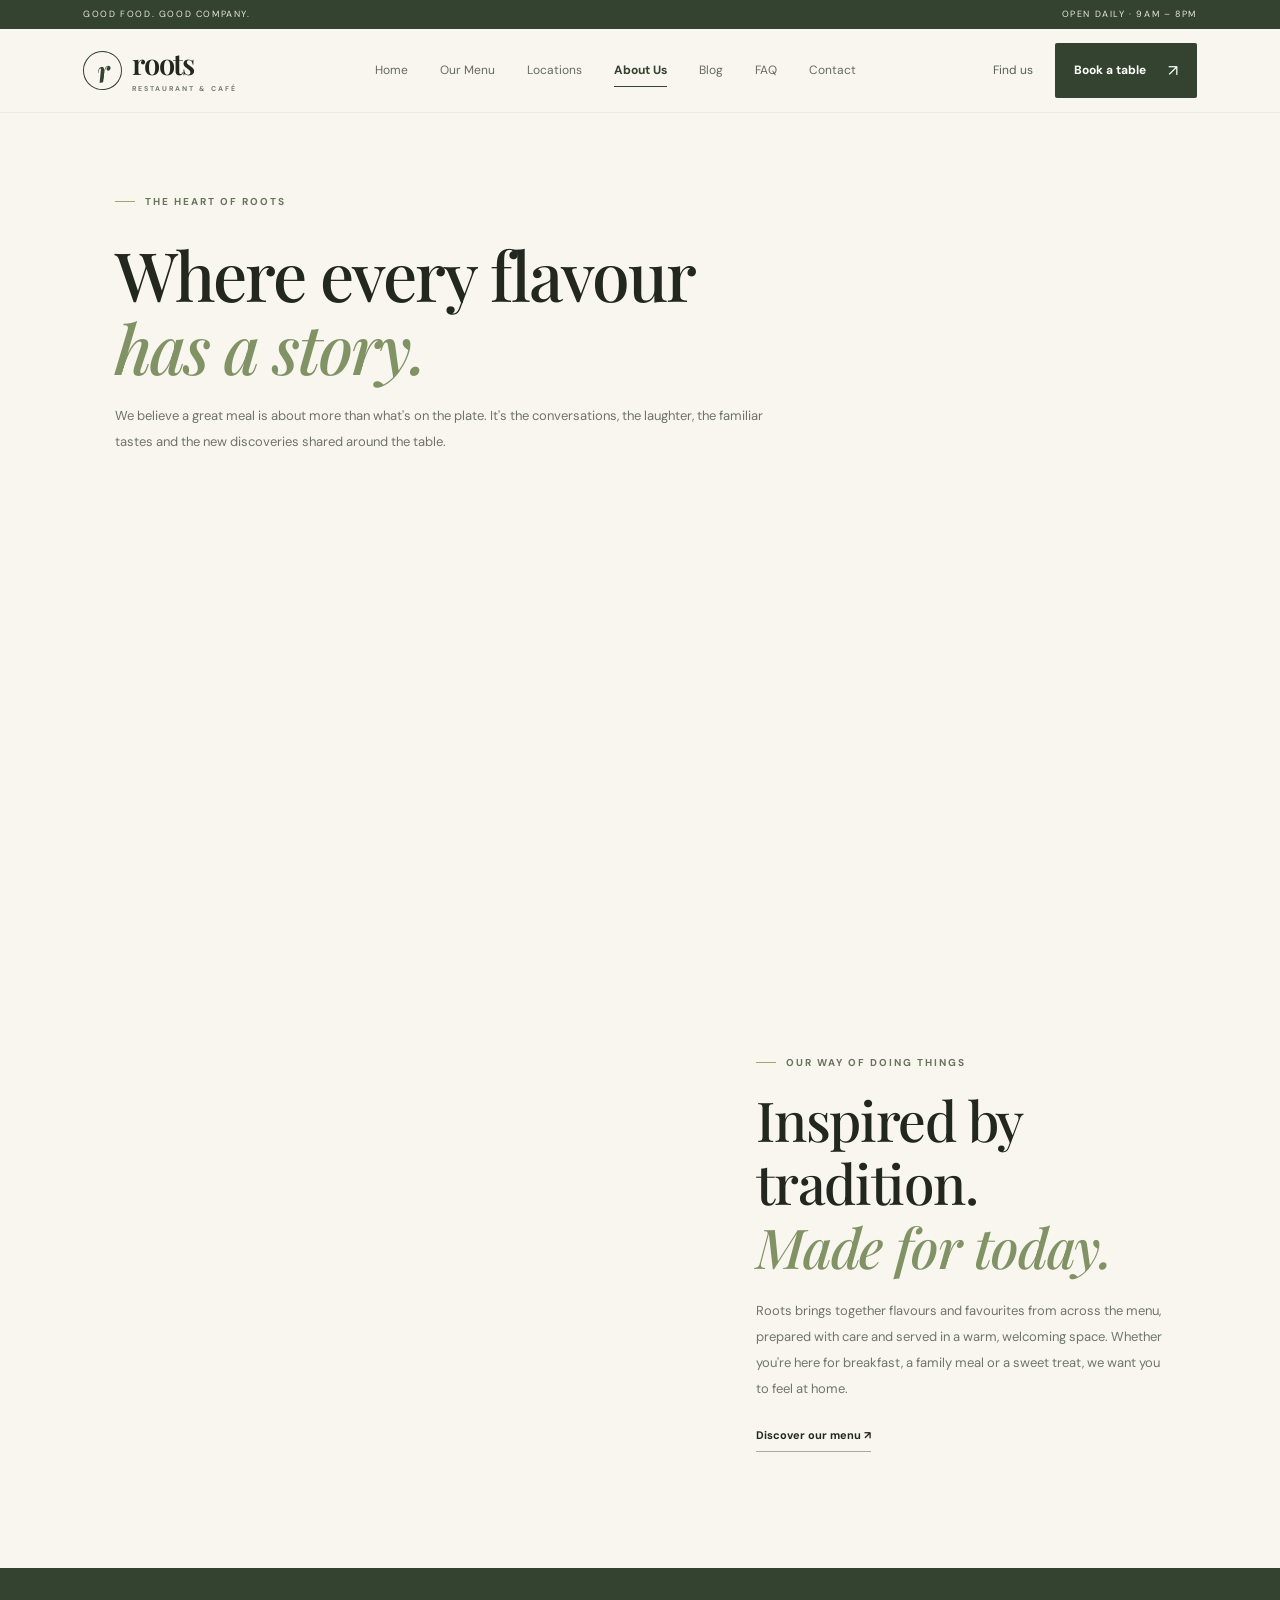
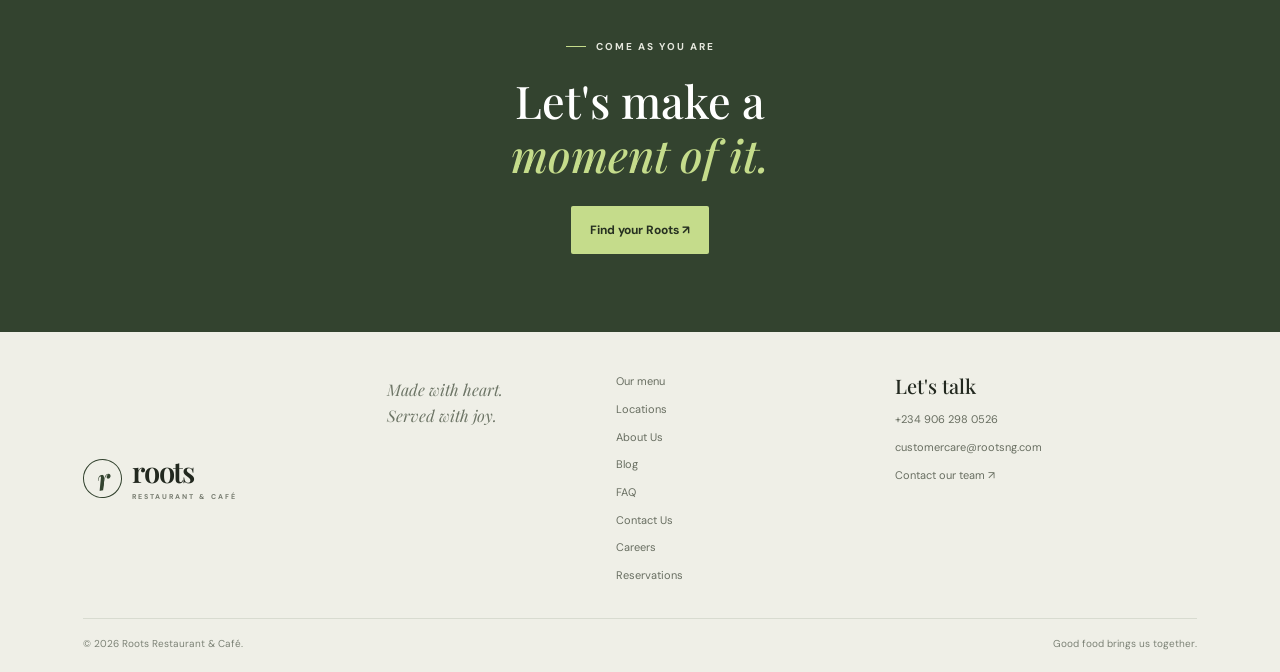
==== commit dfea56da: "Update about.html" ====
--- a/about.html
+++ b/about.html
@@ -120,7 +120,6 @@
       <div class="footer-bottom">
         <span>© 2026 Roots Restaurant & Café.</span>
         <span>Good food brings us together.</span>
-        <a href="https://www.rootsng.com/location" rel="noopener" target="_blank">Visit original website ↗</a>
       </div>
     </footer>
     <div aria-live="polite" class="toast" role="status"></div>
